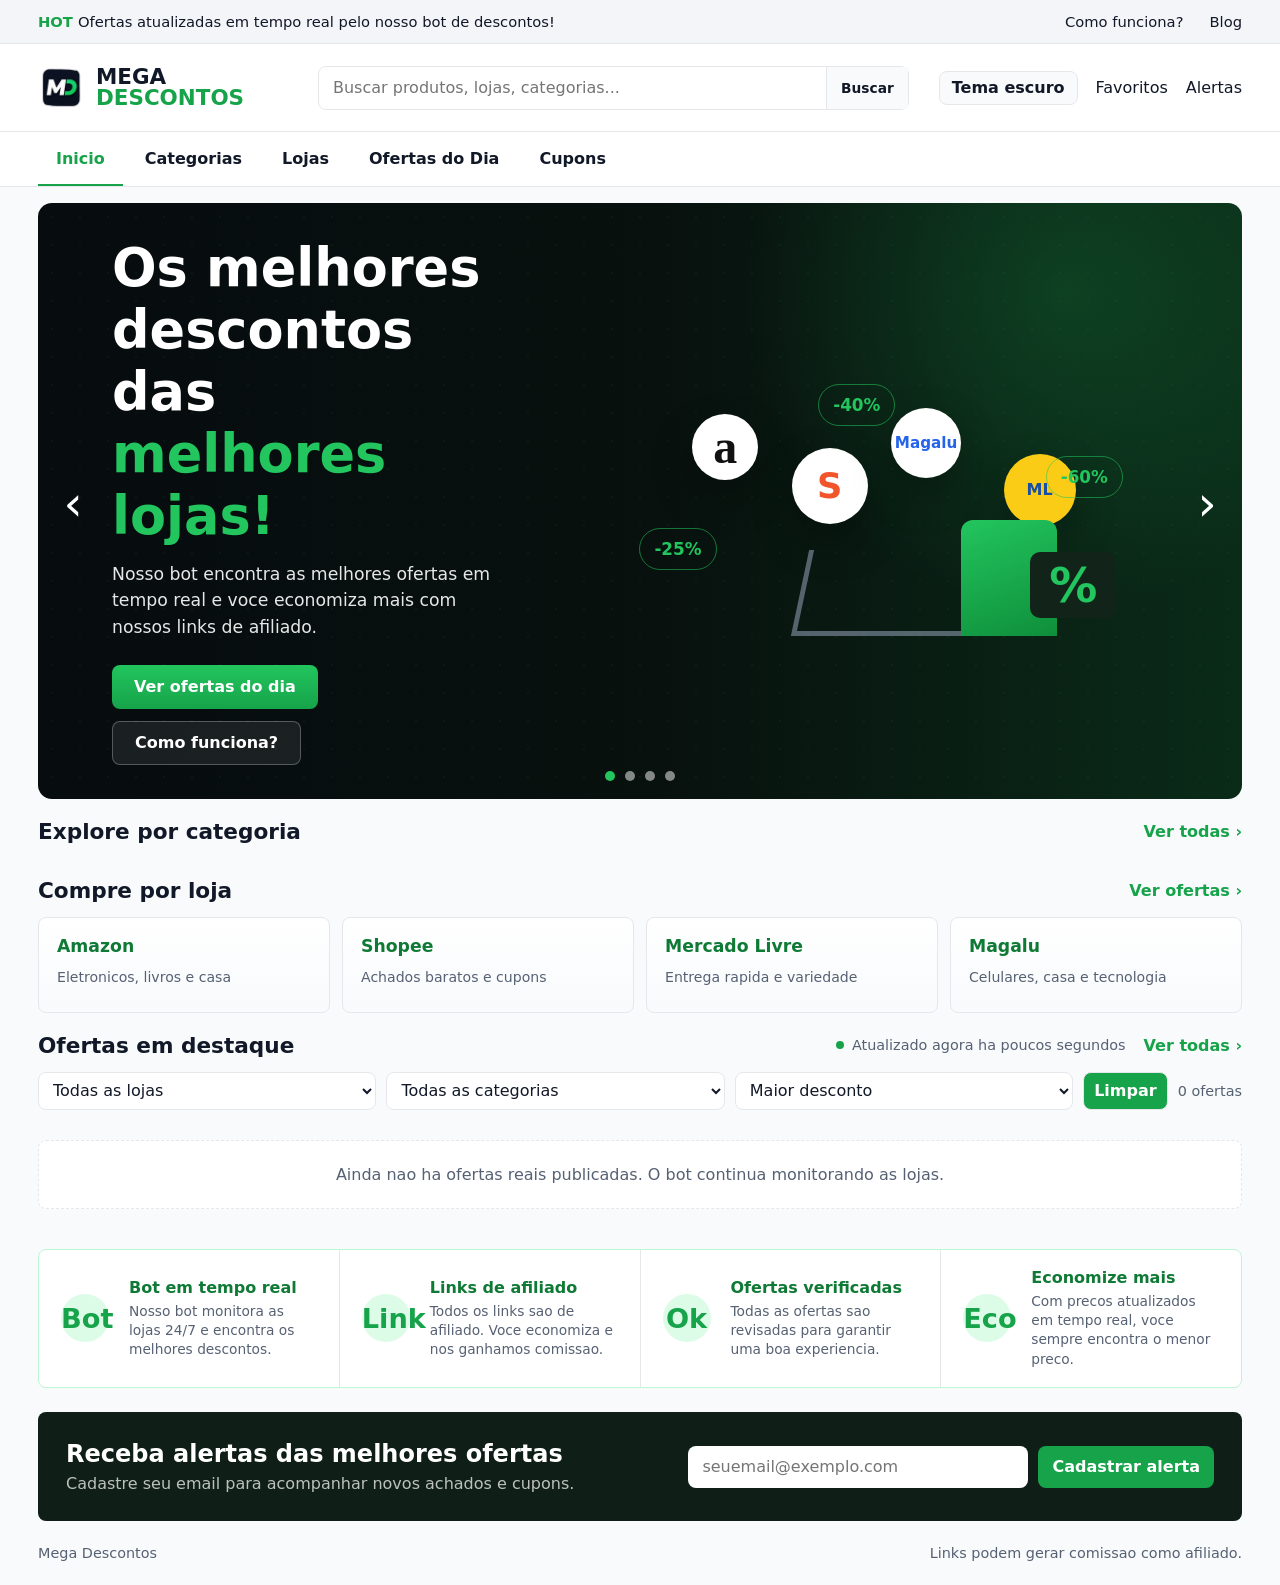
==== Afiliado/frontend/index.html @ 374f6263 "Organize backend and frontend structure" ====
<!doctype html>
<html lang="pt-BR">
  <head>
    <meta charset="utf-8">
    <meta name="viewport" content="width=device-width, initial-scale=1">
    <title>Mega Descontos</title>
    <script src="theme.js"></script>
    <link rel="icon" type="image/x-icon" href="favicon.ico?v=20260620-3">
    <link rel="apple-touch-icon" href="assets/mega-descontos-icon.png">
    <link rel="preconnect" href="https://images.unsplash.com">
    <link rel="stylesheet" href="styles.css">
  </head>
  <body>
    <div class="notice-bar">
      <span class="notice-text">Ofertas atualizadas em tempo real pelo nosso bot de descontos!</span>
      <div class="notice-links">
        <a href="#bot">Como funciona?</a>
        <a href="#blog">Blog</a>
      </div>
    </div>

    <header class="main-header">
      <a class="brand" href="#" aria-label="Mega Descontos">
        <img class="brand-logo" src="assets/mega-descontos-icon.png?v=20260620-4" alt="" aria-hidden="true">
        <span>
          <strong>MEGA</strong>
          <strong>DESCONTOS</strong>
        </span>
      </a>

      <form class="search-panel" id="searchForm">
        <input id="searchInput" type="search" placeholder="Buscar produtos, lojas, categorias...">
        <button type="submit" aria-label="Buscar">Buscar</button>
      </form>

      <div class="header-actions">
        <button class="theme-toggle" type="button" data-theme-toggle>Tema escuro</button>
        <a href="#ofertas" id="favoriteFilterLink">Favoritos</a>
        <a href="#newsletter">Alertas</a>
      </div>
    </header>

    <nav class="nav-tabs" aria-label="Navegacao principal">
      <a class="active" href="#">Inicio</a>
      <a href="#categorias">Categorias</a>
      <a href="#lojas">Lojas</a>
      <a href="#ofertas">Ofertas do Dia</a>
      <a href="#cupons">Cupons</a>
    </nav>

    <main>
      <section class="hero">
        <button class="hero-arrow left" aria-label="Oferta anterior">&lsaquo;</button>
        <div class="hero-copy">
          <h1>Os melhores descontos das <span>melhores lojas!</span></h1>
          <p>Nosso bot encontra as melhores ofertas em tempo real e voce economiza mais com nossos links de afiliado.</p>
          <div class="hero-actions">
            <a class="primary-button" href="#ofertas">Ver ofertas do dia</a>
            <a class="secondary-button" href="#bot">Como funciona?</a>
          </div>
        </div>
        <div class="hero-visual" aria-hidden="true">
          <span class="bubble amazon">a</span>
          <span class="bubble shopee">S</span>
          <span class="bubble magalu">Magalu</span>
          <span class="bubble ml">ML</span>
          <span class="discount-tag tag-one">-40%</span>
          <span class="discount-tag tag-two">-25%</span>
          <span class="discount-tag tag-three">-60%</span>
          <span class="cart-shape"></span>
          <span class="bag-shape"></span>
          <span class="percent-shape">%</span>
        </div>
        <button class="hero-arrow right" aria-label="Proxima oferta">&rsaquo;</button>
        <div class="hero-dots" aria-hidden="true">
          <span class="active"></span>
          <span></span>
          <span></span>
          <span></span>
        </div>
      </section>

      <section class="section" id="categorias">
        <div class="section-heading">
          <h2>Explore por categoria</h2>
          <a href="#categorias">Ver todas &rsaquo;</a>
        </div>
        <div class="category-grid" id="categoryGrid"></div>
      </section>

      <section class="section" id="lojas">
        <div class="section-heading">
          <h2>Compre por loja</h2>
          <a href="#ofertas">Ver ofertas &rsaquo;</a>
        </div>
        <div class="store-grid">
          <button class="store-card" type="button" data-store="Amazon">
            <strong>Amazon</strong>
            <span>Eletronicos, livros e casa</span>
          </button>
          <button class="store-card" type="button" data-store="Shopee">
            <strong>Shopee</strong>
            <span>Achados baratos e cupons</span>
          </button>
          <button class="store-card" type="button" data-store="Mercado Livre">
            <strong>Mercado Livre</strong>
            <span>Entrega rapida e variedade</span>
          </button>
          <button class="store-card" type="button" data-store="Magalu">
            <strong>Magalu</strong>
            <span>Celulares, casa e tecnologia</span>
          </button>
        </div>
      </section>

      <section class="section offers-section" id="ofertas">
        <div class="section-heading offers-heading">
          <h2>Ofertas em destaque</h2>
          <div class="live-status">
            <span></span>
            Atualizado agora ha poucos segundos
          </div>
          <a href="#ofertas">Ver todas &rsaquo;</a>
        </div>

        <div class="filters">
          <select id="storeFilter" aria-label="Filtrar por loja">
            <option value="Todas">Todas as lojas</option>
            <option value="Amazon">Amazon</option>
            <option value="Shopee">Shopee</option>
            <option value="Mercado Livre">Mercado Livre</option>
            <option value="Magalu">Magalu</option>
          </select>
          <select id="categoryFilter" aria-label="Filtrar por categoria">
            <option value="Todas">Todas as categorias</option>
            <option value="Eletronicos">Eletronicos</option>
            <option value="Celulares">Celulares</option>
            <option value="Informatica">Informatica</option>
            <option value="Casa e Cozinha">Casa e Cozinha</option>
            <option value="Ofertas">Ofertas</option>
            <option value="Beleza">Beleza</option>
            <option value="Moda">Moda</option>
            <option value="Esportes">Esportes</option>
            <option value="Livros">Livros</option>
            <option value="Brinquedos">Brinquedos</option>
            <option value="Automotivo">Automotivo</option>
            <option value="Ferramentas">Ferramentas</option>
          </select>
          <select id="sortFilter" aria-label="Ordenar ofertas">
            <option value="discount">Maior desconto</option>
            <option value="price-low">Menor preco</option>
            <option value="price-high">Maior preco</option>
          </select>
          <button id="clearFilters" type="button">Limpar</button>
          <span id="resultsCount">0 ofertas</span>
        </div>

        <div class="offer-grid" id="offerGrid"></div>
        <p class="empty-state" id="emptyState" hidden>Nenhuma oferta encontrada com esses filtros.</p>
        <nav class="offer-pagination" id="offerPagination" aria-label="Paginas de ofertas"></nav>
      </section>

      <section class="trust-strip" id="bot">
        <article>
          <span>Bot</span>
          <div>
            <h3>Bot em tempo real</h3>
            <p>Nosso bot monitora as lojas 24/7 e encontra os melhores descontos.</p>
          </div>
        </article>
        <article>
          <span>Link</span>
          <div>
            <h3>Links de afiliado</h3>
            <p>Todos os links sao de afiliado. Voce economiza e nos ganhamos comissao.</p>
          </div>
        </article>
        <article>
          <span>Ok</span>
          <div>
            <h3>Ofertas verificadas</h3>
            <p>Todas as ofertas sao revisadas para garantir uma boa experiencia.</p>
          </div>
        </article>
        <article>
          <span>Eco</span>
          <div>
            <h3>Economize mais</h3>
            <p>Com precos atualizados em tempo real, voce sempre encontra o menor preco.</p>
          </div>
        </article>
      </section>

      <section class="newsletter" id="newsletter">
        <div>
          <h2>Receba alertas das melhores ofertas</h2>
          <p>Cadastre seu email para acompanhar novos achados e cupons.</p>
        </div>
        <form class="newsletter-form">
          <input type="email" placeholder="seuemail@exemplo.com" aria-label="Email">
          <button type="submit">Cadastrar alerta</button>
        </form>
      </section>
    </main>

    <footer class="footer">
      <span>Mega Descontos</span>
      <span>Links podem gerar comissao como afiliado.</span>
    </footer>

    <script src="data/offers.js"></script>
    <script>window.MegaTheme.init();</script>
    <script src="app.js?v=20260624-pagination-1"></script>
  </body>
</html>
---- Afiliado/frontend/styles.css ----
﻿:root {
  --bg: #f8fafc;
  --card: #ffffff;
  --ink: #111827;
  --muted: #566173;
  --line: #e5e7eb;
  --soft: #f3f5f8;
  --input: #f8fafc;
  --button-soft: #f8fafc;
  --green: #16a34a;
  --green-dark: #0f7a35;
  --green-soft: #dcfce7;
  --dark: #07100d;
  --shadow: 0 14px 34px rgba(15, 23, 42, 0.08);
}

:root[data-theme="dark"] {
  --bg: #0b1117;
  --card: #111827;
  --ink: #f8fafc;
  --muted: #a0aec0;
  --line: #263241;
  --soft: #0f172a;
  --input: #0b1220;
  --button-soft: #172033;
  --green: #22c55e;
  --green-dark: #86efac;
  --green-soft: #0f2f1e;
  --dark: #05070a;
  --shadow: 0 16px 40px rgba(0, 0, 0, 0.36);
}

* {
  box-sizing: border-box;
}

html {
  scroll-behavior: smooth;
}

body {
  margin: 0;
  background: var(--bg);
  color: var(--ink);
  font-family: Inter, ui-sans-serif, system-ui, -apple-system, BlinkMacSystemFont, "Segoe UI", sans-serif;
}

a {
  color: inherit;
  text-decoration: none;
}

button,
input,
select {
  font: inherit;
}

.notice-bar {
  display: flex;
  align-items: center;
  justify-content: space-between;
  min-height: 44px;
  padding: 0 max(38px, calc((100vw - 1440px) / 2 + 38px));
  border-bottom: 1px solid var(--line);
  background: var(--soft);
  color: var(--ink);
  font-size: 0.92rem;
}

.notice-text::before {
  content: "HOT ";
  color: var(--green);
  font-weight: 900;
}

.notice-links,
.header-actions,
.nav-tabs {
  display: flex;
  align-items: center;
}

.notice-links {
  gap: 26px;
}

.signup-link {
  border-radius: 6px;
  background: var(--green);
  color: #fff;
  font-weight: 800;
  padding: 9px 15px;
}

.main-header {
  display: grid;
  grid-template-columns: 250px minmax(260px, 660px) auto;
  gap: 30px;
  align-items: center;
  min-height: 88px;
  padding: 0 max(38px, calc((100vw - 1440px) / 2 + 38px));
  border-bottom: 1px solid var(--line);
  background: var(--card);
}

.brand {
  display: inline-flex;
  align-items: center;
  gap: 12px;
  width: max-content;
}

.brand-logo,
.brand-icon {
  width: 52px;
  height: 52px;
  display: block;
  flex: 0 0 52px;
  object-fit: contain;
}

.brand strong {
  display: block;
  color: var(--ink);
  font-size: 1.34rem;
  line-height: 0.95;
}

.brand strong:last-child {
  color: var(--green);
}

.search-panel {
  display: grid;
  grid-template-columns: 1fr auto;
  min-height: 44px;
  border: 1px solid var(--line);
  border-radius: 8px;
  background: var(--card);
}

.search-panel input {
  min-width: 0;
  border: 0;
  background: transparent;
  color: var(--ink);
  outline: none;
  padding: 0 14px;
}

.search-panel button {
  border: 0;
  border-left: 1px solid var(--line);
  background: var(--button-soft);
  color: var(--ink);
  cursor: pointer;
  font-size: 0.86rem;
  font-weight: 900;
  padding: 0 14px;
}

.theme-toggle {
  min-height: 34px;
  border: 1px solid var(--line);
  border-radius: 8px;
  background: var(--button-soft);
  color: var(--ink);
  cursor: pointer;
  font-weight: 900;
  padding: 0 12px;
}

.header-actions {
  justify-content: end;
  gap: 18px;
  color: var(--ink);
  white-space: nowrap;
}

.nav-tabs {
  gap: 4px;
  min-height: 54px;
  padding: 0 max(38px, calc((100vw - 1440px) / 2 + 38px));
  border-bottom: 1px solid var(--line);
  background: var(--card);
}

.nav-tabs a {
  display: inline-flex;
  align-items: center;
  height: 54px;
  padding: 0 18px;
  border-bottom: 2px solid transparent;
  font-weight: 700;
}

.nav-tabs a.active {
  border-color: var(--green);
  color: var(--green);
}

main {
  width: min(1460px, calc(100% - 76px));
  margin: 0 auto;
}

.hero {
  position: relative;
  display: grid;
  grid-template-columns: minmax(360px, 0.9fr) 1.1fr;
  align-items: center;
  min-height: 270px;
  margin-top: 16px;
  overflow: hidden;
  border-radius: 14px;
  background:
    radial-gradient(circle at 85% 15%, rgba(34, 197, 94, 0.18), transparent 28%),
    linear-gradient(90deg, #070c0f 0%, #08110e 52%, #0a2b18 100%);
  color: #fff;
}

.hero::after {
  content: "";
  position: absolute;
  inset: 0;
  background-image: radial-gradient(rgba(34, 197, 94, 0.22) 1px, transparent 1px);
  background-size: 28px 28px;
  opacity: 0.26;
  pointer-events: none;
}

.hero-copy {
  position: relative;
  z-index: 1;
  padding: 34px 74px;
}

.hero h1 {
  max-width: 620px;
  margin: 0;
  font-size: clamp(2rem, 4.1vw, 3.55rem);
  line-height: 1.18;
  letter-spacing: 0;
}

.hero h1 span {
  color: #22c55e;
}

.hero p {
  max-width: 520px;
  margin: 14px 0 0;
  color: rgba(255, 255, 255, 0.9);
  font-size: 1.08rem;
  line-height: 1.55;
}

.hero-actions {
  display: flex;
  flex-wrap: wrap;
  gap: 12px;
  margin-top: 24px;
}

.primary-button,
.secondary-button {
  display: inline-flex;
  align-items: center;
  justify-content: center;
  min-height: 44px;
  border-radius: 8px;
  font-weight: 900;
  padding: 0 22px;
}

.primary-button {
  background: linear-gradient(180deg, #22c55e, #16a34a);
}

.secondary-button {
  border: 1px solid rgba(255, 255, 255, 0.26);
  background: rgba(255, 255, 255, 0.08);
}

.hero-visual {
  position: relative;
  z-index: 1;
  min-height: 270px;
}

.bubble,
.discount-tag,
.cart-shape,
.bag-shape,
.percent-shape {
  position: absolute;
  display: grid;
  place-items: center;
}

.bubble {
  border-radius: 999px;
  background: #fff;
  box-shadow: 0 18px 42px rgba(0, 0, 0, 0.28);
  font-weight: 900;
}

.amazon {
  top: 48px;
  left: 17%;
  width: 66px;
  height: 66px;
  color: #111;
  font-family: Georgia, serif;
  font-size: 3rem;
}

.shopee {
  top: 82px;
  left: 32%;
  width: 76px;
  height: 76px;
  color: #f2552c;
  font-size: 2.2rem;
}

.magalu {
  top: 42px;
  left: 47%;
  width: 70px;
  height: 70px;
  color: #2563eb;
  font-size: 0.95rem;
}

.ml {
  top: 88px;
  left: 64%;
  width: 72px;
  height: 72px;
  background: #facc15;
  color: #174ea6;
}

.discount-tag {
  border: 1px solid rgba(34, 197, 94, 0.55);
  border-radius: 999px;
  color: #22c55e;
  font-size: 1.05rem;
  font-weight: 900;
  padding: 10px 14px;
}

.tag-one {
  top: 18px;
  left: 36%;
}

.tag-two {
  top: 162px;
  left: 9%;
}

.tag-three {
  top: 90px;
  right: 18%;
}

.cart-shape {
  right: 38%;
  bottom: 0;
  width: 190px;
  height: 86px;
  border: 5px solid rgba(148, 163, 184, 0.55);
  border-top: 0;
  transform: skewX(-12deg);
}

.bag-shape {
  right: 28%;
  bottom: 0;
  width: 96px;
  height: 116px;
  border-radius: 12px 12px 0 0;
  background: linear-gradient(160deg, #22c55e, #0f8f3b);
}

.percent-shape {
  right: 19%;
  bottom: 18px;
  width: 86px;
  height: 66px;
  border-radius: 10px;
  background: #12231a;
  color: #22c55e;
  font-size: 3rem;
  font-weight: 900;
}

.hero-arrow {
  position: absolute;
  z-index: 2;
  top: 50%;
  width: 34px;
  height: 54px;
  border: 0;
  background: transparent;
  color: #fff;
  cursor: pointer;
  font-size: 3rem;
  transform: translateY(-50%);
}

.hero-arrow.left {
  left: 18px;
}

.hero-arrow.right {
  right: 18px;
}

.hero-dots {
  position: absolute;
  z-index: 2;
  bottom: 18px;
  left: 50%;
  display: flex;
  gap: 10px;
  transform: translateX(-50%);
}

.hero-dots span {
  width: 10px;
  height: 10px;
  border-radius: 999px;
  background: rgba(255, 255, 255, 0.5);
}

.hero-dots .active {
  background: #22c55e;
}

.section {
  margin-top: 20px;
}

.section-heading {
  display: grid;
  grid-template-columns: 1fr auto;
  gap: 18px;
  align-items: center;
  margin-bottom: 14px;
}

.section-heading h2 {
  margin: 0;
  font-size: 1.35rem;
}

.section-heading a {
  color: var(--green);
  font-weight: 800;
}

.category-grid {
  display: grid;
  grid-template-columns: repeat(12, minmax(0, 1fr));
  gap: 10px;
}

.category-card {
  display: grid;
  place-items: center;
  min-height: 96px;
  border: 1px solid var(--line);
  border-radius: 8px;
  background: var(--card);
  color: var(--ink);
  cursor: pointer;
  padding: 12px 8px;
  text-align: center;
  transition: transform 160ms ease, border-color 160ms ease, box-shadow 160ms ease;
}

.category-card:hover {
  border-color: #bbf7d0;
  box-shadow: var(--shadow);
  transform: translateY(-3px);
}

.category-icon {
  display: grid;
  place-items: center;
  width: 46px;
  height: 46px;
  margin-bottom: 8px;
  border-radius: 50%;
  background: rgba(34, 197, 94, 0.1);
  font-family: "Segoe UI Emoji", "Apple Color Emoji", sans-serif;
  font-size: 1.8rem;
  line-height: 1;
}

.category-card strong {
  font-size: 0.82rem;
  font-weight: 700;
}

.store-grid {
  display: grid;
  grid-template-columns: repeat(4, minmax(0, 1fr));
  gap: 12px;
}

.store-card {
  display: grid;
  gap: 6px;
  min-height: 96px;
  border: 1px solid var(--line);
  border-radius: 8px;
  background: linear-gradient(180deg, var(--card), var(--input));
  color: var(--ink);
  cursor: pointer;
  padding: 18px;
  text-align: left;
}

.store-card:hover {
  border-color: #bbf7d0;
  box-shadow: var(--shadow);
}

.store-card strong {
  color: var(--green-dark);
  font-size: 1.08rem;
}

.store-card span {
  color: var(--muted);
  font-size: 0.88rem;
  line-height: 1.35;
}

.offers-heading {
  grid-template-columns: 1fr auto auto;
}

.live-status {
  display: inline-flex;
  align-items: center;
  gap: 8px;
  color: var(--muted);
  font-size: 0.9rem;
}

.live-status span {
  width: 8px;
  height: 8px;
  border-radius: 999px;
  background: var(--green);
}

.filters {
  display: grid;
  grid-template-columns: repeat(3, minmax(150px, 1fr)) auto auto;
  gap: 10px;
  align-items: center;
  margin-bottom: 14px;
}

.filters select,
.filters button {
  min-height: 38px;
  border: 1px solid var(--line);
  border-radius: 8px;
  background: var(--card);
  color: var(--ink);
  padding: 0 10px;
}

.filters button {
  background: var(--green);
  color: #fff;
  cursor: pointer;
  font-weight: 800;
}

#resultsCount {
  color: var(--muted);
  font-size: 0.9rem;
  text-align: right;
}

.offer-grid {
  display: grid;
  grid-template-columns: repeat(5, minmax(0, 1fr));
  gap: 16px;
}

.offer-pagination {
  display: flex;
  align-items: center;
  justify-content: center;
  flex-wrap: wrap;
  gap: 8px;
  margin-top: 24px;
}

.offer-pagination button {
  min-width: 40px;
  min-height: 40px;
  border: 1px solid var(--line);
  border-radius: 6px;
  background: var(--card);
  color: var(--ink);
  cursor: pointer;
  font-weight: 800;
  padding: 0 12px;
}

.offer-pagination button.active {
  border-color: var(--green);
  background: var(--green);
  color: #fff;
}

.offer-pagination button:disabled {
  cursor: not-allowed;
  opacity: 0.45;
}

.offer-pagination span {
  color: var(--muted);
}

.offer-card {
  position: relative;
  overflow: hidden;
  border: 1px solid var(--line);
  border-radius: 8px;
  background: var(--card);
  box-shadow: 0 1px 0 rgba(15, 23, 42, 0.02);
}

.offer-card:hover {
  border-color: #bbf7d0;
  box-shadow: var(--shadow);
}

.discount-pill {
  position: absolute;
  top: 12px;
  left: 12px;
  border-radius: 6px;
  background: var(--green);
  color: #fff;
  font-size: 0.8rem;
  font-weight: 900;
  padding: 5px 8px;
}

.favorite-button {
  position: absolute;
  top: 12px;
  right: 12px;
  display: grid;
  min-width: 62px;
  height: 28px;
  place-items: center;
  border: 0;
  border-radius: 999px;
  background: var(--card);
  color: #64748b;
  font-size: 0.72rem;
  font-weight: 900;
  padding: 0 9px;
  box-shadow: 0 4px 16px rgba(15, 23, 42, 0.12);
  cursor: pointer;
}

.favorite-button.active {
  background: var(--green);
  color: #fff;
}

.offer-card img {
  display: block;
  width: 100%;
  aspect-ratio: 1.1 / 1;
  object-fit: cover;
  background: var(--input);
}

.offer-image-link {
  display: block;
}

.offer-title-link {
  color: inherit;
  text-decoration: none;
}

.product-header {
  display: flex;
  align-items: center;
  justify-content: space-between;
  min-height: 86px;
  padding: 16px max(24px, calc((100vw - 1180px) / 2 + 24px));
  border-bottom: 1px solid var(--line);
  background: var(--card);
}

.product-nav {
  display: flex;
  align-items: center;
  gap: 12px;
}

.product-nav a,
.product-nav button {
  min-height: 40px;
  border: 1px solid var(--line);
  border-radius: 8px;
  background: var(--card);
  color: var(--ink);
  padding: 0 14px;
  font-weight: 800;
}

.product-page {
  width: min(1180px, calc(100% - 32px));
  margin: 24px auto 60px;
}

.product-breadcrumb {
  display: flex;
  gap: 8px;
  margin-bottom: 18px;
  color: var(--muted);
  font-size: 0.9rem;
}

.product-breadcrumb a {
  color: var(--green-dark);
}

.product-detail {
  display: grid;
  grid-template-columns: minmax(320px, 0.9fr) minmax(360px, 1fr);
  gap: 44px;
  align-items: start;
}

.product-gallery {
  position: relative;
  border: 1px solid var(--line);
  border-radius: 8px;
  background: var(--card);
  padding: 28px;
}

.product-gallery img {
  display: block;
  width: 100%;
  aspect-ratio: 1 / 1;
  object-fit: contain;
}

.product-discount {
  position: absolute;
  top: 18px;
  left: 18px;
  border-radius: 6px;
  background: var(--green);
  color: #fff;
  padding: 7px 10px;
  font-weight: 900;
}

.product-info {
  padding-top: 12px;
}

.product-store {
  color: var(--green-dark);
  font-weight: 900;
}

.product-info h1 {
  margin: 10px 0;
  font-size: clamp(1.8rem, 4vw, 2.8rem);
  line-height: 1.12;
}

.product-category,
.product-expiration,
.affiliate-notice {
  color: var(--muted);
}

.product-price {
  display: flex;
  align-items: baseline;
  gap: 12px;
  margin-top: 28px;
}

.product-price span {
  color: var(--green);
  font-size: 2.2rem;
  font-weight: 900;
}

.product-price del {
  color: var(--muted);
}

.product-saving {
  color: var(--green-dark);
  font-weight: 800;
}

.product-quality {
  display: flex;
  gap: 10px;
  margin: 20px 0;
}

.product-quality span {
  border: 1px solid var(--line);
  border-radius: 6px;
  background: var(--input);
  padding: 8px 10px;
}

.product-buy-button {
  display: grid;
  min-height: 52px;
  margin-top: 24px;
  place-items: center;
  border-radius: 6px;
  background: var(--green);
  color: #fff;
  font-size: 1rem;
  font-weight: 900;
}

.affiliate-notice {
  font-size: 0.82rem;
  line-height: 1.5;
}

.product-loading,
.product-not-found {
  grid-column: 1 / -1;
  border: 1px solid var(--line);
  border-radius: 8px;
  background: var(--card);
  padding: 48px;
  text-align: center;
}

@media (max-width: 800px) {
  .product-header,
  .product-nav {
    align-items: flex-start;
    flex-direction: column;
  }

  .product-detail {
    grid-template-columns: 1fr;
    gap: 22px;
  }
}

.offer-body {
  display: grid;
  gap: 6px;
  padding: 0 12px 12px;
}

.offer-card h3 {
  min-height: 40px;
  margin: 0;
  color: var(--ink);
  font-size: 0.9rem;
  font-weight: 500;
  line-height: 1.35;
}

.store-name {
  min-height: 18px;
  color: var(--ink);
  font-size: 0.86rem;
  font-weight: 900;
}

.current-price {
  color: var(--green);
  font-size: 1.1rem;
  font-weight: 900;
}

.old-price {
  margin-left: 6px;
  color: #8a94a6;
  font-size: 0.78rem;
  text-decoration: line-through;
}

.offer-body > a:last-child {
  display: inline-flex;
  align-items: center;
  justify-content: center;
  min-height: 30px;
  margin-top: 4px;
  border-radius: 5px;
  background: linear-gradient(180deg, #67d082, #36b65d);
  color: #fff;
  font-size: 0.82rem;
  font-weight: 900;
}

.empty-state {
  border: 1px dashed var(--line);
  border-radius: 8px;
  background: var(--card);
  color: var(--muted);
  padding: 24px;
  text-align: center;
}

.trust-strip {
  display: grid;
  grid-template-columns: repeat(4, 1fr);
  gap: 1px;
  margin-top: 16px;
  overflow: hidden;
  border: 1px solid #bbf7d0;
  border-radius: 8px;
  background: var(--line);
}

.trust-strip article {
  display: grid;
  grid-template-columns: 54px 1fr;
  gap: 14px;
  align-items: center;
  min-height: 100px;
  background: var(--card);
  padding: 18px 22px;
}

.trust-strip article > span {
  display: grid;
  width: 48px;
  height: 48px;
  place-items: center;
  border-radius: 999px;
  background: var(--green-soft);
  color: var(--green);
  font-size: 1.7rem;
  font-weight: 900;
}

.trust-strip h3 {
  margin: 0 0 5px;
  color: var(--green-dark);
  font-size: 1rem;
}

.trust-strip p {
  margin: 0;
  color: var(--muted);
  font-size: 0.86rem;
  line-height: 1.4;
}

.newsletter {
  display: flex;
  align-items: center;
  justify-content: space-between;
  gap: 22px;
  margin-top: 24px;
  border-radius: 8px;
  background: #0f1f18;
  color: #fff;
  padding: 28px;
}

.newsletter h2,
.newsletter p {
  margin: 0;
}

.newsletter p {
  margin-top: 6px;
  color: rgba(255, 255, 255, 0.72);
}

.newsletter-form {
  display: grid;
  grid-template-columns: minmax(220px, 340px) auto;
  gap: 10px;
}

.newsletter-form input,
.newsletter-form button {
  min-height: 42px;
  border: 0;
  border-radius: 8px;
  padding: 0 14px;
}

.newsletter-form button {
  background: var(--green);
  color: #fff;
  cursor: pointer;
  font-weight: 900;
}

.footer {
  display: flex;
  justify-content: space-between;
  gap: 20px;
  width: min(1460px, calc(100% - 76px));
  margin: 0 auto;
  padding: 24px 0;
  color: var(--muted);
  font-size: 0.9rem;
}

@media (max-width: 1180px) {
  .main-header {
    grid-template-columns: 220px 1fr;
  }

  .header-actions {
    grid-column: 1 / -1;
    justify-content: flex-start;
  }

  .category-grid {
    grid-template-columns: repeat(4, minmax(0, 1fr));
  }

  .trust-strip {
    grid-template-columns: repeat(2, 1fr);
  }
}

@media (max-width: 760px) {
  .notice-bar,
  .main-header,
  .nav-tabs {
    padding-left: 16px;
    padding-right: 16px;
  }

  .notice-bar,
  .main-header,
  .newsletter,
  .footer {
    align-items: flex-start;
    flex-direction: column;
  }

  .notice-links {
    display: none;
  }

  .main-header {
    display: flex;
    gap: 16px;
    padding-top: 18px;
    padding-bottom: 18px;
  }

  .search-panel {
    width: 100%;
  }

  .header-actions {
    gap: 18px;
  }

  .nav-tabs {
    overflow-x: auto;
    justify-content: flex-start;
  }

  .nav-tabs a {
    white-space: nowrap;
  }

  main,
  .footer {
    width: min(100% - 24px, 1460px);
  }

  .hero {
    grid-template-columns: 1fr;
    min-height: auto;
  }

  .hero-copy {
    padding: 38px 42px 72px;
  }

  .hero-visual {
    display: none;
  }

  .hero-arrow {
    width: 28px;
  }

  .category-grid {
    grid-template-columns: repeat(3, minmax(0, 1fr));
  }

  .store-grid {
    grid-template-columns: repeat(2, minmax(0, 1fr));
  }

  .offers-heading,
  .filters,
  .section-heading {
    grid-template-columns: 1fr;
  }

  #resultsCount {
    text-align: left;
  }

  .offer-grid {
    grid-template-columns: repeat(2, minmax(0, 1fr));
    gap: 10px;
  }

  .trust-strip,
  .newsletter-form {
    grid-template-columns: 1fr;
  }
}
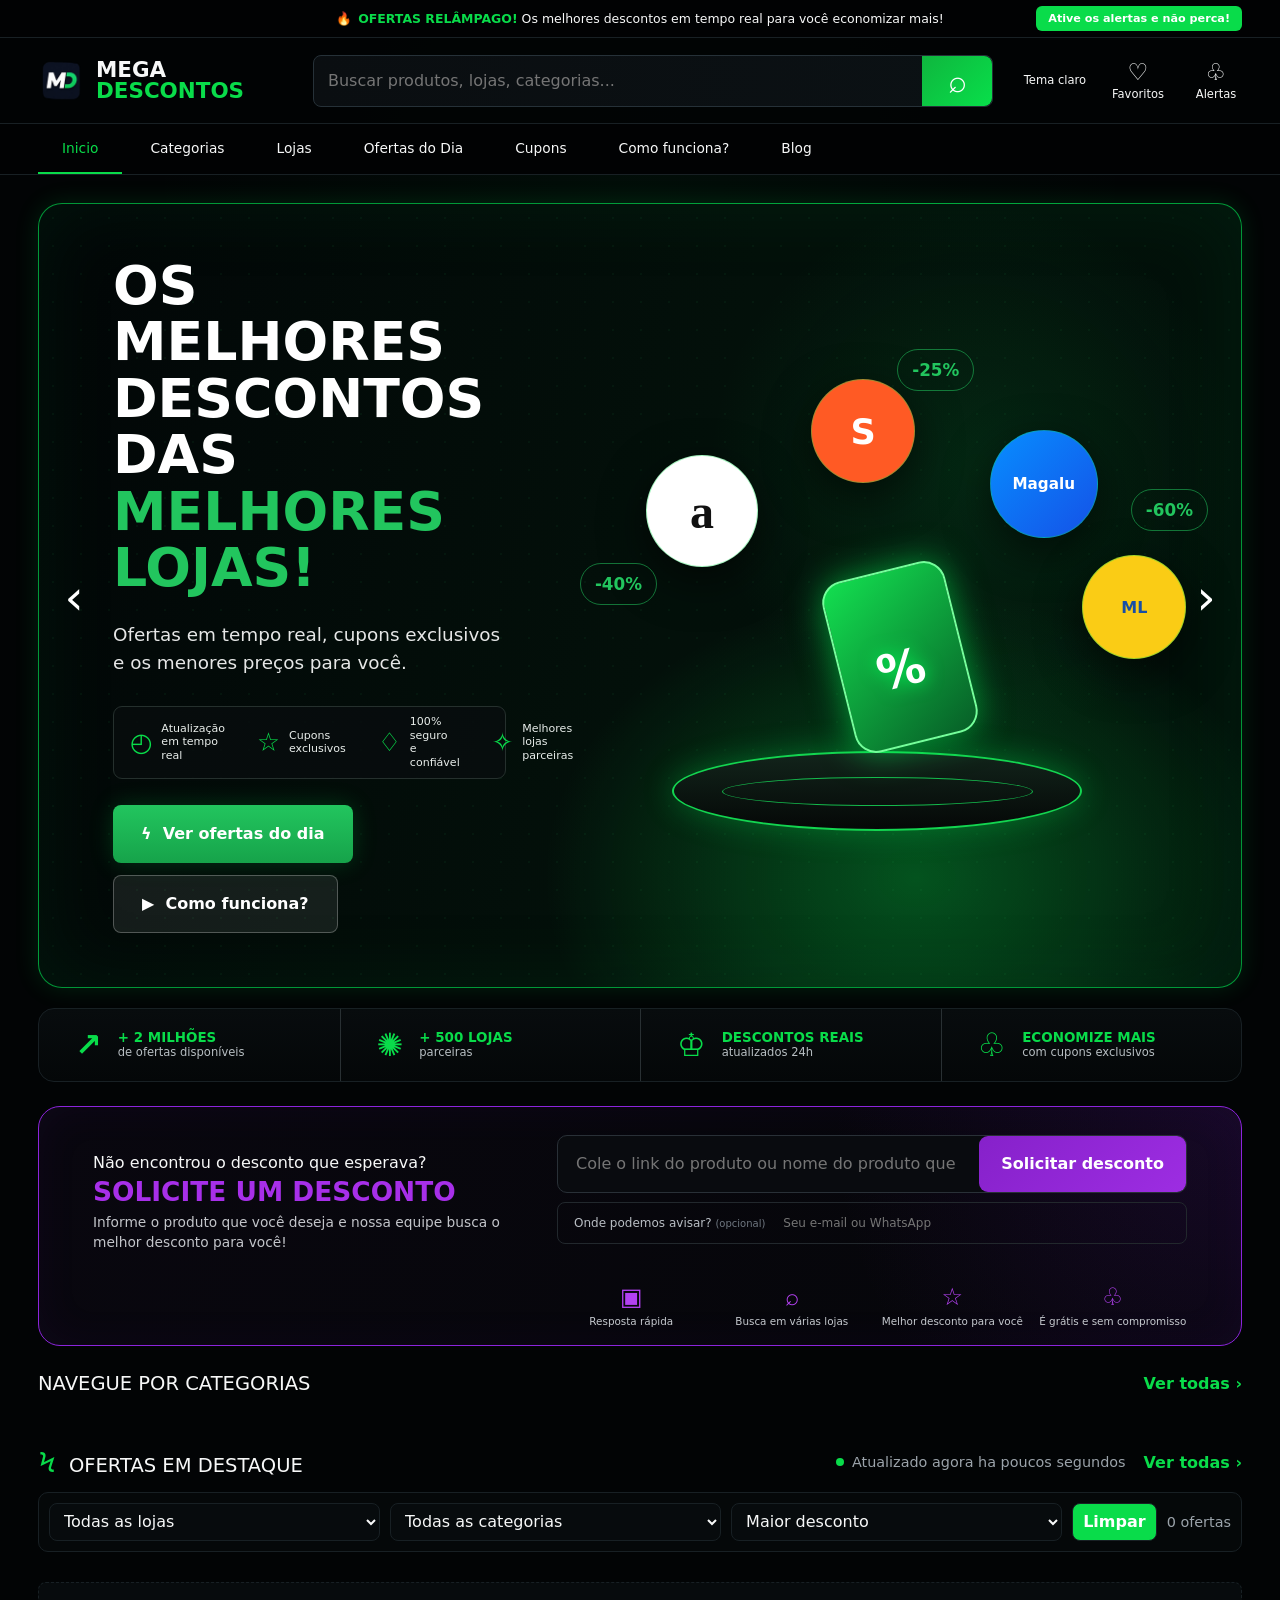
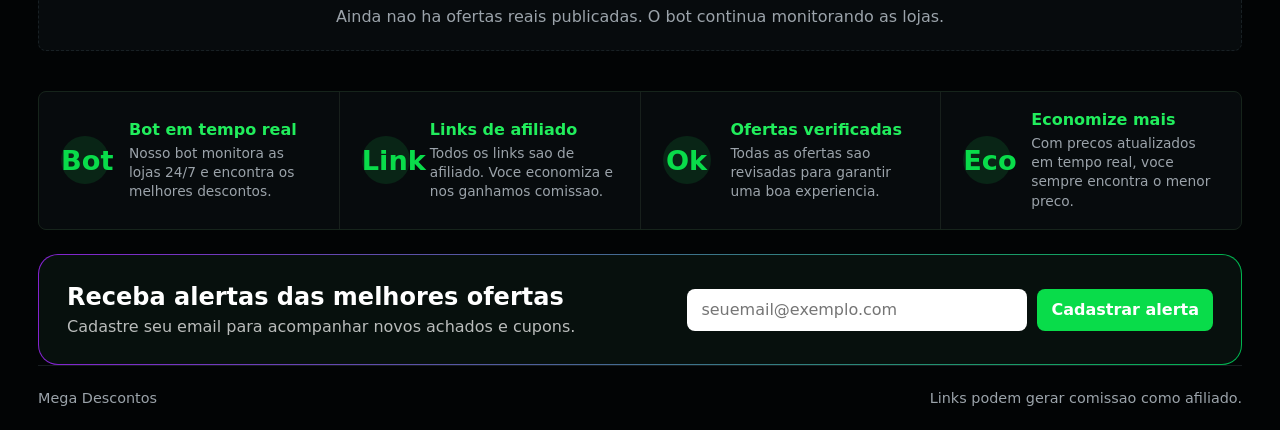
==== commit 9af57ad7: "Atualiza interface e solicitações de desconto Implementa a nova identidade visual da home e adiciona" ====
--- a/Afiliado/frontend/index.html
+++ b/Afiliado/frontend/index.html
@@ -8,14 +8,13 @@
     <link rel="icon" type="image/x-icon" href="favicon.ico?v=20260620-3">
     <link rel="apple-touch-icon" href="assets/mega-descontos-icon.png">
     <link rel="preconnect" href="https://images.unsplash.com">
-    <link rel="stylesheet" href="styles.css">
+    <link rel="stylesheet" href="styles.css?v=20260705-neon-request-1">
   </head>
   <body>
     <div class="notice-bar">
-      <span class="notice-text">Ofertas atualizadas em tempo real pelo nosso bot de descontos!</span>
+      <span class="notice-text"><strong>OFERTAS RELÂMPAGO!</strong> Os melhores descontos em tempo real para você economizar mais!</span>
       <div class="notice-links">
-        <a href="#bot">Como funciona?</a>
-        <a href="#blog">Blog</a>
+        <a class="signup-link" href="#newsletter">Ative os alertas e não perca!</a>
       </div>
     </div>
 
@@ -34,9 +33,9 @@
       </form>
 
       <div class="header-actions">
-        <button class="theme-toggle" type="button" data-theme-toggle>Tema escuro</button>
-        <a href="#ofertas" id="favoriteFilterLink">Favoritos</a>
-        <a href="#newsletter">Alertas</a>
+        <button class="theme-toggle header-action" type="button" data-theme-toggle><span>◐</span>Tema</button>
+        <a class="header-action" href="#ofertas" id="favoriteFilterLink"><span>♡</span>Favoritos</a>
+        <a class="header-action" href="#newsletter"><span>♧</span>Alertas</a>
       </div>
     </header>
 
@@ -46,6 +45,8 @@
       <a href="#lojas">Lojas</a>
       <a href="#ofertas">Ofertas do Dia</a>
       <a href="#cupons">Cupons</a>
+      <a href="#bot">Como funciona?</a>
+      <a href="#newsletter">Blog</a>
     </nav>
 
     <main>
@@ -53,10 +54,16 @@
         <button class="hero-arrow left" aria-label="Oferta anterior">&lsaquo;</button>
         <div class="hero-copy">
           <h1>Os melhores descontos das <span>melhores lojas!</span></h1>
-          <p>Nosso bot encontra as melhores ofertas em tempo real e voce economiza mais com nossos links de afiliado.</p>
+          <p>Ofertas em tempo real, cupons exclusivos e os menores preços para você.</p>
+          <div class="hero-benefits" aria-label="Benefícios">
+            <span>◴ <small>Atualização<br>em tempo real</small></span>
+            <span>☆ <small>Cupons<br>exclusivos</small></span>
+            <span>♢ <small>100% seguro<br>e confiável</small></span>
+            <span>✧ <small>Melhores<br>lojas parceiras</small></span>
+          </div>
           <div class="hero-actions">
-            <a class="primary-button" href="#ofertas">Ver ofertas do dia</a>
-            <a class="secondary-button" href="#bot">Como funciona?</a>
+            <a class="primary-button" href="#ofertas">ϟ&nbsp; Ver ofertas do dia</a>
+            <a class="secondary-button" href="#bot">▶&nbsp; Como funciona?</a>
           </div>
         </div>
         <div class="hero-visual" aria-hidden="true">
@@ -80,15 +87,48 @@
         </div>
       </section>
 
+      <section class="metrics-strip" aria-label="Números do Mega Descontos">
+        <article><strong>↗</strong><span><b>+ 2 MILHÕES</b> de ofertas disponíveis</span></article>
+        <article><strong>✺</strong><span><b>+ 500 LOJAS</b> parceiras</span></article>
+        <article><strong>♔</strong><span><b>DESCONTOS REAIS</b> atualizados 24h</span></article>
+        <article><strong>♧</strong><span><b>ECONOMIZE MAIS</b> com cupons exclusivos</span></article>
+      </section>
+
+      <section class="discount-request" id="solicitar-desconto">
+        <div class="request-intro">
+          <p>Não encontrou o desconto que esperava?</p>
+          <h2>Solicite um desconto</h2>
+          <span>Informe o produto que você deseja e nossa equipe busca o melhor desconto para você!</span>
+        </div>
+        <form class="discount-request-form" id="discountRequestForm">
+          <div class="request-fields">
+            <label class="sr-only" for="discountProduct">Produto ou link</label>
+            <input id="discountProduct" name="product" required minlength="3" maxlength="500" placeholder="Cole o link do produto ou nome do produto que deseja...">
+            <button type="submit">Solicitar desconto</button>
+          </div>
+          <label class="contact-field" for="discountContact">
+            <span>Onde podemos avisar? <small>(opcional)</small></span>
+            <input id="discountContact" name="contact" maxlength="180" placeholder="Seu e-mail ou WhatsApp">
+          </label>
+          <p class="request-feedback" id="discountRequestFeedback" role="status" aria-live="polite"></p>
+        </form>
+        <div class="request-benefits">
+          <span>▣<small>Resposta rápida</small></span>
+          <span>⌕<small>Busca em várias lojas</small></span>
+          <span>☆<small>Melhor desconto para você</small></span>
+          <span>♧<small>É grátis e sem compromisso</small></span>
+        </div>
+      </section>
+
       <section class="section" id="categorias">
         <div class="section-heading">
-          <h2>Explore por categoria</h2>
+          <h2>Navegue por categorias</h2>
           <a href="#categorias">Ver todas &rsaquo;</a>
         </div>
         <div class="category-grid" id="categoryGrid"></div>
       </section>
 
-      <section class="section" id="lojas">
+      <section class="section stores-section" id="lojas">
         <div class="section-heading">
           <h2>Compre por loja</h2>
           <a href="#ofertas">Ver ofertas &rsaquo;</a>
@@ -210,6 +250,6 @@
 
     <script src="data/offers.js"></script>
     <script>window.MegaTheme.init();</script>
-    <script src="app.js?v=20260624-pagination-1"></script>
+    <script src="app.js?v=20260705-discount-request-1"></script>
   </body>
 </html>
--- a/Afiliado/frontend/styles.css
+++ b/Afiliado/frontend/styles.css
@@ -658,6 +658,7 @@
   font-size: 0.8rem;
   font-weight: 900;
   padding: 5px 8px;
+  z-index: 2;
 }
 
 .favorite-button {
@@ -677,6 +678,7 @@
   padding: 0 9px;
   box-shadow: 0 4px 16px rgba(15, 23, 42, 0.12);
   cursor: pointer;
+  z-index: 2;
 }
 
 .favorite-button.active {
@@ -687,13 +689,18 @@
 .offer-card img {
   display: block;
   width: 100%;
+  height: 100%;
+  object-fit: contain;
+  object-position: center;
+}
+
+.offer-image-link {
+  display: grid;
   aspect-ratio: 1.1 / 1;
-  object-fit: cover;
-  background: var(--input);
-}
-
-.offer-image-link {
-  display: block;
+  place-items: center;
+  overflow: hidden;
+  background: #fff;
+  padding: 10px;
 }
 
 .offer-title-link {
@@ -1145,3 +1152,707 @@
   }
 }
 
+/* Home 2026 — visual neon inspirado na nova identidade */
+:root[data-theme="dark"] {
+  --bg: #020405;
+  --card: #070b0d;
+  --ink: #f7f8f8;
+  --muted: #9ba3aa;
+  --line: #182024;
+  --soft: #06090a;
+  --input: #090d10;
+  --button-soft: #0b1013;
+  --green: #09dc4a;
+  --green-dark: #21ed5c;
+  --green-soft: #092516;
+  --shadow: 0 18px 45px rgba(0, 0, 0, 0.48);
+}
+
+body {
+  min-width: 320px;
+}
+
+:root[data-theme="dark"] body {
+  background:
+    radial-gradient(circle at 50% 8%, rgba(0, 180, 70, 0.055), transparent 25%),
+    #020405;
+}
+
+.notice-bar {
+  min-height: 38px;
+  justify-content: center;
+  position: relative;
+  background: #010203;
+  font-size: 0.78rem;
+}
+
+.notice-text::before {
+  content: "🔥";
+  margin-right: 6px;
+}
+
+.notice-text strong {
+  color: var(--green);
+}
+
+.notice-links {
+  position: absolute;
+  right: max(38px, calc((100vw - 1440px) / 2 + 38px));
+}
+
+.signup-link {
+  padding: 6px 12px;
+  font-size: 0.7rem;
+}
+
+.main-header {
+  min-height: 86px;
+  grid-template-columns: 245px minmax(360px, 680px) 1fr;
+  background: rgba(2, 4, 5, 0.94);
+}
+
+.search-panel {
+  min-height: 52px;
+  border-color: #263138;
+  background: linear-gradient(90deg, #0a0e11, #0b1114);
+}
+
+.search-panel button {
+  width: 70px;
+  overflow: hidden;
+  color: transparent;
+  border: 0;
+  border-radius: 0 8px 8px 0;
+  background: linear-gradient(135deg, #0fb63e, #08df4a);
+  position: relative;
+}
+
+.search-panel button::after {
+  content: "⌕";
+  position: absolute;
+  inset: 0;
+  display: grid;
+  place-items: center;
+  color: white;
+  font-size: 2rem;
+  font-weight: 400;
+}
+
+.header-actions {
+  gap: 26px;
+}
+
+.header-action {
+  display: grid;
+  min-width: 52px;
+  gap: 3px;
+  justify-items: center;
+  border: 0;
+  background: transparent;
+  color: var(--ink);
+  font-size: 0.72rem;
+  font-weight: 500;
+  padding: 0;
+}
+
+.header-action span {
+  font-size: 1.45rem;
+  line-height: 1;
+}
+
+.theme-toggle {
+  min-height: auto;
+}
+
+.nav-tabs {
+  min-height: 50px;
+  background: #010203;
+}
+
+.nav-tabs a {
+  height: 50px;
+  padding: 0 24px;
+  font-size: 0.86rem;
+  font-weight: 500;
+}
+
+main {
+  width: min(1460px, calc(100% - 76px));
+}
+
+.hero {
+  min-height: 540px;
+  margin-top: 28px;
+  border: 1px solid rgba(0, 237, 84, 0.62);
+  border-radius: 24px;
+  background:
+    radial-gradient(ellipse at 73% 86%, rgba(7, 255, 83, 0.28), transparent 30%),
+    radial-gradient(circle at 78% 34%, rgba(10, 161, 65, 0.16), transparent 25%),
+    linear-gradient(105deg, #020607 0%, #03100a 52%, #02110a 100%);
+  box-shadow:
+    0 0 24px rgba(0, 225, 76, 0.14),
+    inset 0 0 80px rgba(0, 105, 45, 0.14);
+}
+
+.hero-copy {
+  padding: 54px 74px;
+}
+
+.hero h1 {
+  font-size: clamp(2.7rem, 4.2vw, 4.25rem);
+  line-height: 1.05;
+  text-transform: uppercase;
+}
+
+.hero p {
+  max-width: 560px;
+  margin-top: 24px;
+  font-size: 1.15rem;
+}
+
+.hero-benefits {
+  display: flex;
+  align-items: center;
+  margin-top: 28px;
+  border: 1px solid #25302d;
+  border-radius: 9px;
+  background: rgba(8, 13, 14, 0.82);
+}
+
+.hero-benefits > span {
+  display: flex;
+  align-items: center;
+  gap: 9px;
+  min-height: 62px;
+  color: var(--green);
+  font-size: 1.6rem;
+  padding: 8px 16px;
+}
+
+.hero-benefits small {
+  color: #e9eeeb;
+  font-size: 0.69rem;
+  line-height: 1.25;
+}
+
+.hero-actions {
+  margin-top: 26px;
+}
+
+.primary-button,
+.secondary-button {
+  min-height: 58px;
+  padding: 0 28px;
+}
+
+.primary-button {
+  box-shadow: 0 0 24px rgba(0, 226, 74, 0.2);
+}
+
+.hero-visual {
+  min-height: 540px;
+}
+
+.bubble {
+  border: 1px solid rgba(0, 222, 76, 0.35);
+  box-shadow: 0 14px 45px rgba(0, 0, 0, 0.56);
+}
+
+.amazon {
+  top: 130px;
+  left: 10%;
+  width: 112px;
+  height: 112px;
+}
+
+.shopee {
+  top: 54px;
+  left: 35%;
+  width: 104px;
+  height: 104px;
+  color: white;
+  background: #ff5a24;
+}
+
+.magalu {
+  top: 105px;
+  left: 62%;
+  width: 108px;
+  height: 108px;
+  color: white;
+  background: linear-gradient(135deg, #078eff, #1551e7);
+}
+
+.ml {
+  top: 230px;
+  left: 76%;
+  width: 104px;
+  height: 104px;
+}
+
+.tag-one {
+  top: 238px;
+  left: 0;
+}
+
+.tag-two {
+  top: 24px;
+  left: 48%;
+}
+
+.tag-three {
+  top: 164px;
+  right: 5%;
+}
+
+.cart-shape {
+  right: 24%;
+  bottom: 34px;
+  width: 410px;
+  height: 80px;
+  border: 2px solid #13d550;
+  border-radius: 50%;
+  background: linear-gradient(#12241b, #050807);
+  box-shadow: 0 0 32px rgba(0, 255, 88, 0.28);
+  transform: none;
+}
+
+.cart-shape::after {
+  content: "";
+  width: 76%;
+  height: 36%;
+  border: 1px solid rgba(25, 255, 102, 0.7);
+  border-radius: 50%;
+}
+
+.bag-shape {
+  right: 42%;
+  bottom: 120px;
+  width: 126px;
+  height: 176px;
+  border: 2px solid #73ff9a;
+  border-radius: 22px;
+  background: linear-gradient(145deg, #13df50, #075e27);
+  box-shadow: 0 0 35px rgba(0, 255, 88, 0.55);
+  transform: rotate(-14deg);
+}
+
+.percent-shape {
+  right: 45%;
+  bottom: 163px;
+  z-index: 2;
+  background: transparent;
+  color: white;
+  text-shadow: 0 0 18px #00ff58;
+  transform: rotate(-14deg);
+}
+
+.hero-dots {
+  display: none;
+}
+
+.metrics-strip {
+  display: grid;
+  grid-template-columns: repeat(4, 1fr);
+  margin-top: 20px;
+  border: 1px solid var(--line);
+  border-radius: 16px;
+  background: linear-gradient(180deg, #080c0e, #040708);
+}
+
+.metrics-strip article {
+  display: flex;
+  align-items: center;
+  gap: 16px;
+  min-height: 72px;
+  padding: 12px 36px;
+}
+
+.metrics-strip article + article {
+  border-left: 1px solid #293033;
+}
+
+.metrics-strip strong,
+.metrics-strip b {
+  color: var(--green);
+}
+
+.metrics-strip strong {
+  font-size: 2rem;
+}
+
+.metrics-strip span {
+  display: grid;
+  color: #b7bec2;
+  font-size: 0.72rem;
+}
+
+.metrics-strip b {
+  font-size: 0.84rem;
+}
+
+.discount-request {
+  display: grid;
+  grid-template-columns: 0.8fr 1.2fr;
+  gap: 12px 44px;
+  align-items: center;
+  margin-top: 24px;
+  border: 1px solid #8c24dc;
+  border-radius: 22px;
+  background:
+    radial-gradient(circle at 98% 10%, rgba(113, 24, 191, 0.15), transparent 32%),
+    linear-gradient(120deg, #09070f, #050609);
+  box-shadow: inset 0 0 45px rgba(126, 27, 205, 0.06);
+  padding: 28px 54px 18px;
+}
+
+.request-intro p,
+.request-intro h2,
+.request-intro span {
+  margin: 0;
+}
+
+.request-intro p {
+  font-size: 1rem;
+}
+
+.request-intro h2 {
+  margin: 4px 0 6px;
+  color: #a72fe9;
+  font-size: 1.65rem;
+  text-transform: uppercase;
+}
+
+.request-intro span {
+  display: block;
+  max-width: 460px;
+  color: #c3c5ca;
+  font-size: 0.86rem;
+  line-height: 1.45;
+}
+
+.discount-request-form {
+  display: grid;
+  gap: 9px;
+}
+
+.request-fields {
+  display: grid;
+  grid-template-columns: 1fr auto;
+  min-height: 58px;
+  border: 1px solid #293037;
+  border-radius: 10px;
+  background: #090b0f;
+}
+
+.request-fields input,
+.contact-field input {
+  min-width: 0;
+  border: 0;
+  background: transparent;
+  color: var(--ink);
+  outline: none;
+  padding: 0 18px;
+}
+
+.request-fields:focus-within,
+.contact-field:focus-within {
+  border-color: #972bdd;
+  box-shadow: 0 0 0 3px rgba(151, 43, 221, 0.12);
+}
+
+.request-fields button {
+  min-width: 190px;
+  border: 0;
+  border-radius: 9px;
+  background: linear-gradient(135deg, #8621ca, #9d2de2);
+  color: #fff;
+  cursor: pointer;
+  font-weight: 900;
+  padding: 0 22px;
+}
+
+.request-fields button:disabled {
+  cursor: wait;
+  opacity: 0.65;
+}
+
+.contact-field {
+  display: grid;
+  grid-template-columns: auto 1fr;
+  align-items: center;
+  min-height: 42px;
+  border: 1px solid #22282d;
+  border-radius: 8px;
+  color: #b9bec4;
+  font-size: 0.75rem;
+  padding-left: 16px;
+}
+
+.contact-field small {
+  color: #6f7780;
+}
+
+.request-feedback {
+  min-height: 18px;
+  margin: 0;
+  font-size: 0.78rem;
+}
+
+.request-feedback.success {
+  color: #4af57a;
+}
+
+.request-feedback.error {
+  color: #ff7185;
+}
+
+.request-benefits {
+  grid-column: 2;
+  display: grid;
+  grid-template-columns: repeat(4, 1fr);
+  gap: 12px;
+}
+
+.request-benefits span {
+  display: grid;
+  gap: 4px;
+  place-items: center;
+  color: #b341f1;
+  font-size: 1.5rem;
+}
+
+.request-benefits small {
+  color: #c5c9ce;
+  font-size: 0.65rem;
+  text-align: center;
+}
+
+.sr-only {
+  position: absolute;
+  width: 1px;
+  height: 1px;
+  overflow: hidden;
+  clip: rect(0, 0, 0, 0);
+}
+
+.section {
+  margin-top: 26px;
+}
+
+.section-heading h2 {
+  font-size: 1.22rem;
+  font-weight: 500;
+  text-transform: uppercase;
+}
+
+.category-grid {
+  grid-template-columns: repeat(8, minmax(0, 1fr));
+  gap: 12px;
+}
+
+.category-card:nth-child(n + 9) {
+  display: none;
+}
+
+.category-card {
+  min-height: 118px;
+  border-color: #162027;
+  background: linear-gradient(150deg, #080d10, #040708);
+}
+
+.category-icon {
+  background: transparent;
+  color: var(--green);
+  filter: saturate(1.35);
+}
+
+.stores-section {
+  display: none;
+}
+
+.offers-section {
+  margin-top: 38px;
+}
+
+.offers-heading h2::before {
+  content: "ϟ";
+  margin-right: 13px;
+  color: var(--green);
+  font-size: 1.7rem;
+}
+
+.filters {
+  border: 1px solid var(--line);
+  border-radius: 10px;
+  background: #050809;
+  padding: 10px;
+}
+
+.offer-grid {
+  gap: 12px;
+}
+
+.offer-card {
+  border-color: #182126;
+  background: linear-gradient(160deg, #080d10, #050809);
+}
+
+.offer-image-link {
+  background: #f8f8f6;
+}
+
+.discount-pill {
+  background: #0db943;
+}
+
+.trust-strip {
+  border-color: #16241b;
+  background: #18201c;
+}
+
+.newsletter {
+  border: 1px solid transparent;
+  border-radius: 20px;
+  background:
+    linear-gradient(#07100d, #07100d) padding-box,
+    linear-gradient(90deg, #8423d0, #00b64f) border-box;
+}
+
+.footer {
+  border-top: 1px solid #171d20;
+}
+
+@media (max-width: 1180px) {
+  .main-header {
+    grid-template-columns: 220px 1fr;
+  }
+
+  .hero {
+    grid-template-columns: minmax(360px, 1fr) 0.8fr;
+  }
+
+  .hero-copy {
+    padding-left: 54px;
+    padding-right: 20px;
+  }
+
+  .hero-benefits > span:nth-child(4) {
+    display: none;
+  }
+
+  .hero-visual {
+    transform: scale(0.8);
+    transform-origin: center;
+  }
+
+  .metrics-strip article {
+    padding: 12px 18px;
+  }
+
+  .discount-request {
+    padding-left: 30px;
+    padding-right: 30px;
+  }
+}
+
+@media (max-width: 760px) {
+  .notice-bar {
+    align-items: center;
+    min-height: 42px;
+    text-align: center;
+  }
+
+  .notice-text {
+    font-size: 0.66rem;
+  }
+
+  .header-actions {
+    flex-direction: row;
+    align-self: stretch;
+    justify-content: space-around;
+  }
+
+  .nav-tabs {
+    flex-direction: row;
+  }
+
+  .hero {
+    min-height: 490px;
+    border-radius: 16px;
+  }
+
+  .hero-copy {
+    padding: 44px 34px 52px;
+  }
+
+  .hero h1 {
+    font-size: clamp(2.15rem, 11vw, 3rem);
+  }
+
+  .hero-benefits {
+    display: grid;
+    grid-template-columns: repeat(2, 1fr);
+  }
+
+  .hero-benefits > span:nth-child(4) {
+    display: flex;
+  }
+
+  .primary-button,
+  .secondary-button {
+    flex: 1 1 180px;
+  }
+
+  .metrics-strip {
+    grid-template-columns: repeat(2, 1fr);
+  }
+
+  .metrics-strip article + article {
+    border-left: 0;
+  }
+
+  .metrics-strip article:nth-child(even) {
+    border-left: 1px solid #293033;
+  }
+
+  .metrics-strip article:nth-child(n + 3) {
+    border-top: 1px solid #293033;
+  }
+
+  .discount-request {
+    grid-template-columns: 1fr;
+    padding: 26px 20px 20px;
+  }
+
+  .request-fields {
+    grid-template-columns: 1fr;
+  }
+
+  .request-fields input {
+    min-height: 54px;
+  }
+
+  .request-fields button {
+    min-height: 50px;
+  }
+
+  .contact-field {
+    grid-template-columns: 1fr;
+    padding: 9px 14px;
+  }
+
+  .contact-field input {
+    min-height: 36px;
+    padding: 0;
+  }
+
+  .request-benefits {
+    grid-column: 1;
+    grid-template-columns: repeat(2, 1fr);
+  }
+
+  .category-grid {
+    grid-template-columns: repeat(2, minmax(0, 1fr));
+  }
+}
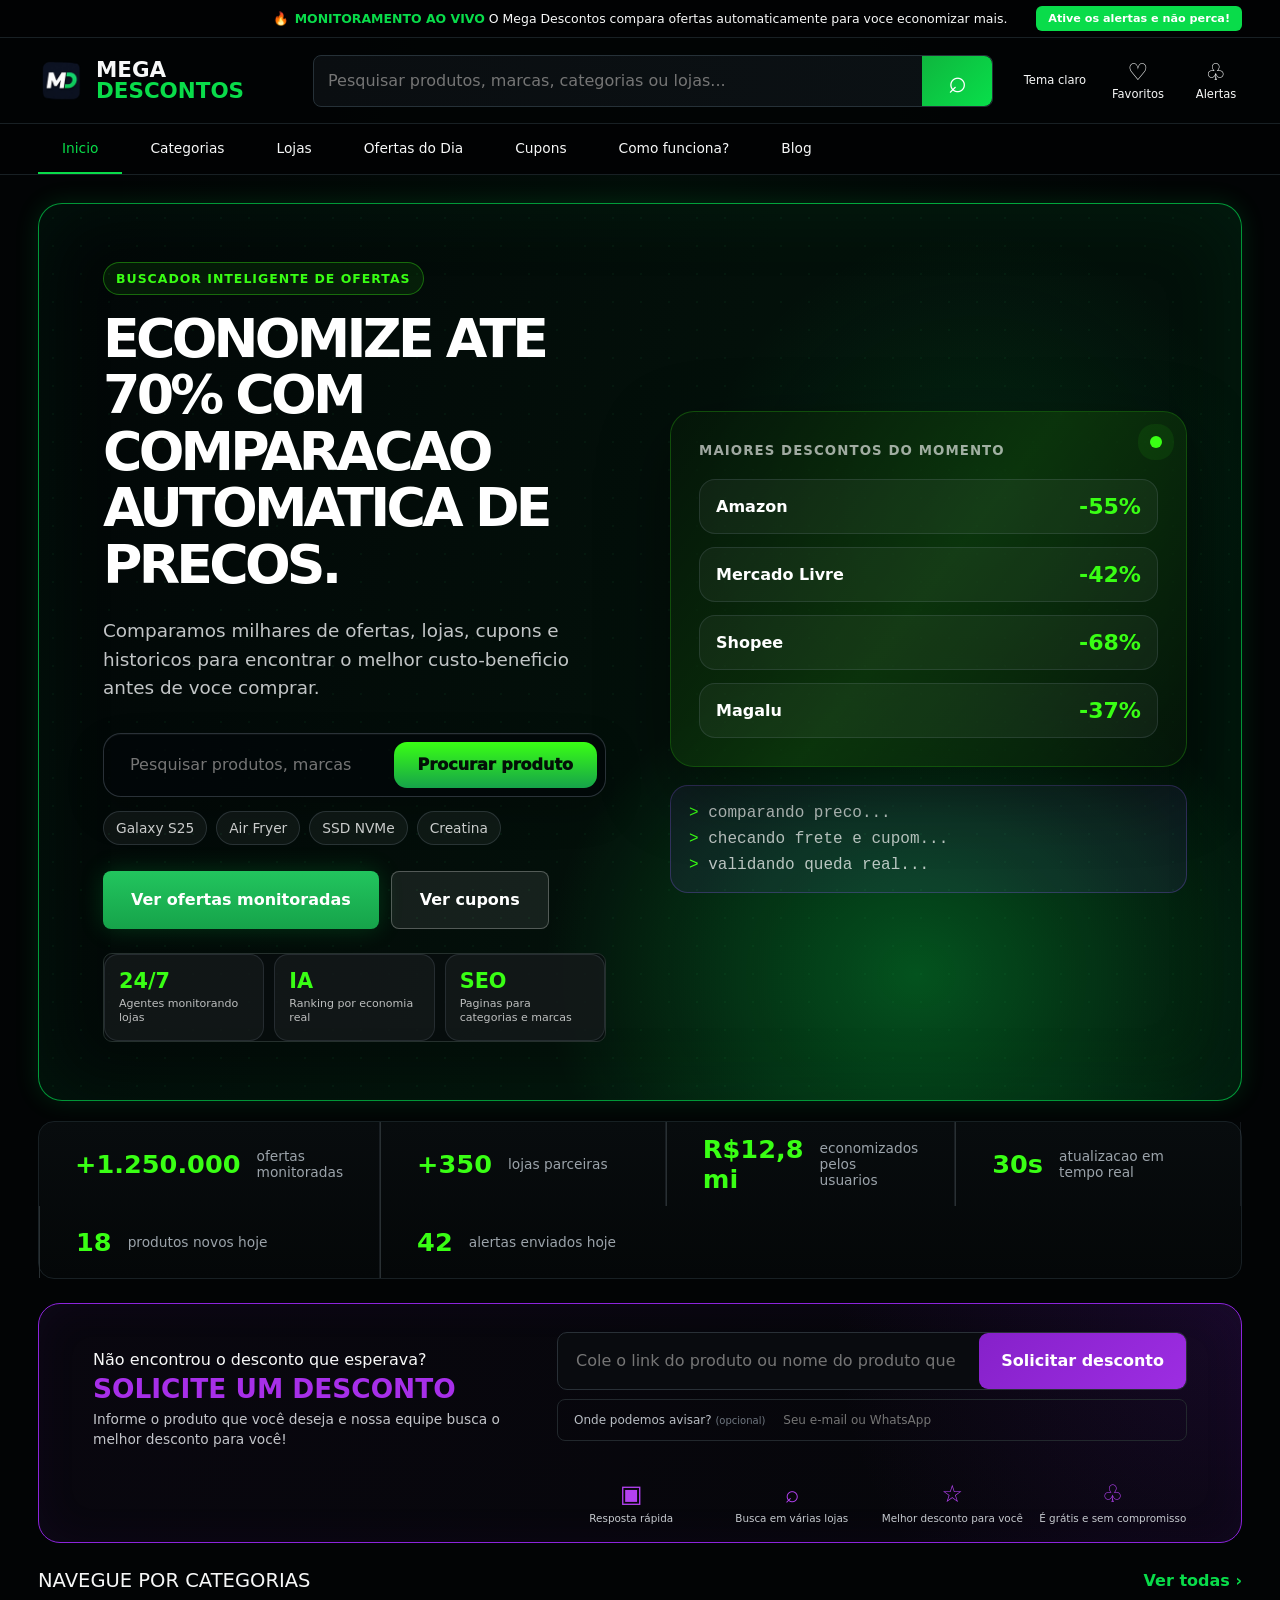
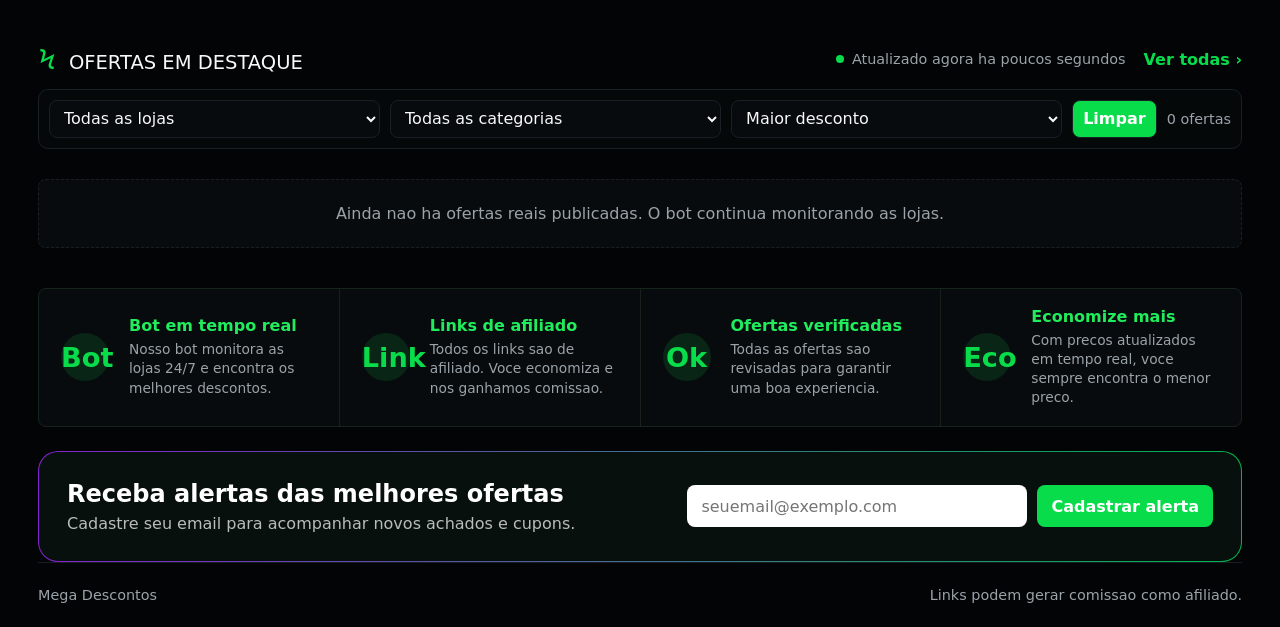
==== commit 6d505fc0: "Reposition homepage as smart offer search" ====
--- a/Afiliado/frontend/index.html
+++ b/Afiliado/frontend/index.html
@@ -12,7 +12,7 @@
   </head>
   <body>
     <div class="notice-bar">
-      <span class="notice-text"><strong>OFERTAS RELÂMPAGO!</strong> Os melhores descontos em tempo real para você economizar mais!</span>
+      <span class="notice-text"><strong>MONITORAMENTO AO VIVO</strong> O Mega Descontos compara ofertas automaticamente para voce economizar mais.</span>
       <div class="notice-links">
         <a class="signup-link" href="#newsletter">Ative os alertas e não perca!</a>
       </div>
@@ -28,7 +28,7 @@
       </a>
 
       <form class="search-panel" id="searchForm">
-        <input id="searchInput" type="search" placeholder="Buscar produtos, lojas, categorias...">
+        <input id="searchInput" type="search" placeholder="Pesquisar produtos, marcas, categorias ou lojas...">
         <button type="submit" aria-label="Buscar">Buscar</button>
       </form>
 
@@ -50,48 +50,58 @@
     </nav>
 
     <main>
-      <section class="hero">
-        <button class="hero-arrow left" aria-label="Oferta anterior">&lsaquo;</button>
+      <section class="hero smart-hero">
         <div class="hero-copy">
-          <h1>Os melhores descontos das <span>melhores lojas!</span></h1>
-          <p>Ofertas em tempo real, cupons exclusivos e os menores preços para você.</p>
-          <div class="hero-benefits" aria-label="Benefícios">
-            <span>◴ <small>Atualização<br>em tempo real</small></span>
-            <span>☆ <small>Cupons<br>exclusivos</small></span>
-            <span>♢ <small>100% seguro<br>e confiável</small></span>
-            <span>✧ <small>Melhores<br>lojas parceiras</small></span>
+          <span class="hero-kicker">Buscador inteligente de ofertas</span>
+          <h1>Economize ate 70% com comparacao automatica de precos.</h1>
+          <p>Comparamos milhares de ofertas, lojas, cupons e historicos para encontrar o melhor custo-beneficio antes de voce comprar.</p>
+          <form class="hero-search" id="heroSearchForm">
+            <label class="sr-only" for="heroSearchInput">Pesquisar ofertas</label>
+            <input id="heroSearchInput" type="search" autocomplete="off" placeholder="Pesquisar produtos, marcas, categorias, SKU ou EAN...">
+            <button type="submit">Procurar produto</button>
+          </form>
+          <div class="search-suggestions" aria-label="Pesquisas populares">
+            <button type="button" data-search-suggestion="Galaxy S25">Galaxy S25</button>
+            <button type="button" data-search-suggestion="Air Fryer">Air Fryer</button>
+            <button type="button" data-search-suggestion="SSD NVMe">SSD NVMe</button>
+            <button type="button" data-search-suggestion="Creatina">Creatina</button>
           </div>
           <div class="hero-actions">
-            <a class="primary-button" href="#ofertas">ϟ&nbsp; Ver ofertas do dia</a>
-            <a class="secondary-button" href="#bot">▶&nbsp; Como funciona?</a>
-          </div>
-        </div>
-        <div class="hero-visual" aria-hidden="true">
-          <span class="bubble amazon">a</span>
-          <span class="bubble shopee">S</span>
-          <span class="bubble magalu">Magalu</span>
-          <span class="bubble ml">ML</span>
-          <span class="discount-tag tag-one">-40%</span>
-          <span class="discount-tag tag-two">-25%</span>
-          <span class="discount-tag tag-three">-60%</span>
-          <span class="cart-shape"></span>
-          <span class="bag-shape"></span>
-          <span class="percent-shape">%</span>
-        </div>
-        <button class="hero-arrow right" aria-label="Proxima oferta">&rsaquo;</button>
-        <div class="hero-dots" aria-hidden="true">
-          <span class="active"></span>
-          <span></span>
-          <span></span>
-          <span></span>
-        </div>
-      </section>
-
-      <section class="metrics-strip" aria-label="Números do Mega Descontos">
-        <article><strong>↗</strong><span><b>+ 2 MILHÕES</b> de ofertas disponíveis</span></article>
-        <article><strong>✺</strong><span><b>+ 500 LOJAS</b> parceiras</span></article>
-        <article><strong>♔</strong><span><b>DESCONTOS REAIS</b> atualizados 24h</span></article>
-        <article><strong>♧</strong><span><b>ECONOMIZE MAIS</b> com cupons exclusivos</span></article>
+            <a class="primary-button" href="#ofertas">Ver ofertas monitoradas</a>
+            <a class="secondary-button" href="#cupons">Ver cupons</a>
+          </div>
+          <div class="hero-benefits" aria-label="Beneficios">
+            <span><b>24/7</b><small>Agentes monitorando lojas</small></span>
+            <span><b>IA</b><small>Ranking por economia real</small></span>
+            <span><b>SEO</b><small>Paginas para categorias e marcas</small></span>
+          </div>
+        </div>
+        <div class="hero-visual hero-intelligence-panel">
+          <div class="scan-card">
+            <span class="scan-pulse"></span>
+            <small>Maiores descontos do momento</small>
+            <ul>
+              <li><strong>Amazon</strong><b id="heroAmazonDiscount">-55%</b></li>
+              <li><strong>Mercado Livre</strong><b id="heroMlDiscount">-42%</b></li>
+              <li><strong>Shopee</strong><b id="heroShopeeDiscount">-68%</b></li>
+              <li><strong>Magalu</strong><b id="heroMagaluDiscount">-37%</b></li>
+            </ul>
+          </div>
+          <div class="scan-terminal" aria-hidden="true">
+            <span>comparando preco...</span>
+            <span>checando frete e cupom...</span>
+            <span>validando queda real...</span>
+          </div>
+        </div>
+      </section>
+
+      <section class="metrics-strip intelligence-metrics" aria-label="Numeros do Mega Descontos">
+        <article><strong id="metricMonitored">+1.250.000</strong><span>ofertas monitoradas</span></article>
+        <article><strong>+350</strong><span>lojas parceiras</span></article>
+        <article><strong>R$12,8 mi</strong><span>economizados pelos usuarios</span></article>
+        <article><strong>30s</strong><span>atualizacao em tempo real</span></article>
+        <article><strong id="metricToday">0</strong><span>produtos novos hoje</span></article>
+        <article><strong id="metricAlerts">0</strong><span>alertas enviados hoje</span></article>
       </section>
 
       <section class="discount-request" id="solicitar-desconto">
@@ -250,6 +260,6 @@
 
     <script src="data/offers.js"></script>
     <script>window.MegaTheme.init();</script>
-    <script src="app.js?v=20260705-discount-request-1"></script>
+    <script src="app.js?v=20260705-analytics-1"></script>
   </body>
 </html>
--- a/Afiliado/frontend/styles.css
+++ b/Afiliado/frontend/styles.css
@@ -15,16 +15,16 @@
 }
 
 :root[data-theme="dark"] {
-  --bg: #0b1117;
-  --card: #111827;
+  --bg: #020507;
+  --card: #071014;
   --ink: #f8fafc;
-  --muted: #a0aec0;
-  --line: #263241;
-  --soft: #0f172a;
-  --input: #0b1220;
-  --button-soft: #172033;
-  --green: #22c55e;
-  --green-dark: #86efac;
+  --muted: #9aa8b6;
+  --line: rgba(148, 163, 184, 0.18);
+  --soft: #050b10;
+  --input: #070f15;
+  --button-soft: #0c171f;
+  --green: #39ff14;
+  --green-dark: #39ff14;
   --green-soft: #0f2f1e;
   --dark: #05070a;
   --shadow: 0 16px 40px rgba(0, 0, 0, 0.36);
@@ -441,6 +441,249 @@
   background: #22c55e;
 }
 
+.smart-hero {
+  grid-template-columns: minmax(420px, 1.05fr) minmax(360px, 0.95fr);
+  min-height: 520px;
+  margin-top: 22px;
+  border: 1px solid rgba(57, 255, 20, 0.35);
+  border-radius: 24px;
+  background:
+    radial-gradient(circle at 82% 18%, rgba(139, 92, 246, 0.22), transparent 30%),
+    radial-gradient(circle at 18% 82%, rgba(57, 255, 20, 0.18), transparent 34%),
+    linear-gradient(135deg, #03070a 0%, #071014 48%, #06180f 100%);
+  box-shadow: 0 0 0 1px rgba(57, 255, 20, 0.08), 0 30px 90px rgba(0, 0, 0, 0.45);
+}
+
+.smart-hero .hero-copy {
+  padding: 58px 64px;
+}
+
+.hero-kicker {
+  display: inline-flex;
+  align-items: center;
+  gap: 8px;
+  margin-bottom: 16px;
+  border: 1px solid rgba(57, 255, 20, 0.35);
+  border-radius: 999px;
+  background: rgba(57, 255, 20, 0.08);
+  color: #39ff14;
+  font-size: 0.78rem;
+  font-weight: 900;
+  letter-spacing: 0.08em;
+  padding: 8px 12px;
+  text-transform: uppercase;
+}
+
+.smart-hero h1 {
+  max-width: 780px;
+  font-size: clamp(2.65rem, 5vw, 5.4rem);
+  line-height: 0.95;
+  letter-spacing: -0.07em;
+}
+
+.smart-hero p {
+  max-width: 680px;
+  color: rgba(248, 250, 252, 0.78);
+  font-size: 1.16rem;
+}
+
+.hero-search {
+  display: grid;
+  grid-template-columns: 1fr auto;
+  gap: 10px;
+  max-width: 760px;
+  min-height: 64px;
+  margin-top: 30px;
+  border: 1px solid rgba(148, 163, 184, 0.28);
+  border-radius: 18px;
+  background: rgba(2, 6, 9, 0.72);
+  padding: 8px;
+  box-shadow: inset 0 1px 0 rgba(255, 255, 255, 0.04), 0 16px 36px rgba(0, 0, 0, 0.24);
+}
+
+.hero-search input,
+.hero-search button {
+  border: 0;
+  border-radius: 13px;
+}
+
+.hero-search input {
+  min-width: 0;
+  background: transparent;
+  color: #fff;
+  outline: none;
+  padding: 0 18px;
+}
+
+.hero-search button {
+  background: linear-gradient(180deg, #39ff14, #16a34a);
+  color: #031007;
+  cursor: pointer;
+  font-weight: 950;
+  padding: 0 24px;
+}
+
+.search-suggestions {
+  display: flex;
+  flex-wrap: wrap;
+  gap: 9px;
+  margin-top: 14px;
+}
+
+.search-suggestions button {
+  border: 1px solid rgba(148, 163, 184, 0.2);
+  border-radius: 999px;
+  background: rgba(255, 255, 255, 0.05);
+  color: rgba(255, 255, 255, 0.78);
+  cursor: pointer;
+  font-size: 0.86rem;
+  padding: 8px 12px;
+}
+
+.smart-hero .hero-benefits {
+  display: grid;
+  grid-template-columns: repeat(3, minmax(0, 1fr));
+  gap: 10px;
+  max-width: 680px;
+  margin-top: 24px;
+}
+
+.smart-hero .hero-benefits span {
+  display: grid;
+  gap: 4px;
+  border: 1px solid rgba(148, 163, 184, 0.16);
+  border-radius: 14px;
+  background: rgba(255, 255, 255, 0.045);
+  padding: 14px;
+}
+
+.smart-hero .hero-benefits b {
+  color: #39ff14;
+  font-size: 1.3rem;
+}
+
+.smart-hero .hero-benefits small {
+  color: rgba(255, 255, 255, 0.72);
+  line-height: 1.3;
+}
+
+.hero-intelligence-panel {
+  display: grid;
+  align-content: center;
+  gap: 18px;
+  min-height: 420px;
+  padding: 52px 54px 52px 0;
+}
+
+.scan-card {
+  position: relative;
+  overflow: hidden;
+  border: 1px solid rgba(57, 255, 20, 0.28);
+  border-radius: 24px;
+  background: rgba(2, 6, 9, 0.72);
+  padding: 28px;
+  box-shadow: 0 24px 70px rgba(0, 0, 0, 0.42);
+}
+
+.scan-card::before {
+  content: "";
+  position: absolute;
+  inset: -40% -20%;
+  background: linear-gradient(115deg, transparent, rgba(57, 255, 20, 0.16), transparent);
+  transform: rotate(12deg);
+}
+
+.scan-card small,
+.scan-card ul {
+  position: relative;
+  z-index: 1;
+}
+
+.scan-card small {
+  color: rgba(255, 255, 255, 0.62);
+  font-weight: 800;
+  text-transform: uppercase;
+  letter-spacing: 0.08em;
+}
+
+.scan-card ul {
+  display: grid;
+  gap: 13px;
+  margin: 20px 0 0;
+  padding: 0;
+  list-style: none;
+}
+
+.scan-card li {
+  display: flex;
+  align-items: center;
+  justify-content: space-between;
+  border: 1px solid rgba(148, 163, 184, 0.16);
+  border-radius: 16px;
+  background: rgba(255, 255, 255, 0.045);
+  padding: 14px 16px;
+}
+
+.scan-card b {
+  color: #39ff14;
+  font-size: 1.38rem;
+}
+
+.scan-pulse {
+  position: absolute;
+  top: 24px;
+  right: 24px;
+  width: 12px;
+  height: 12px;
+  border-radius: 999px;
+  background: #39ff14;
+  box-shadow: 0 0 0 12px rgba(57, 255, 20, 0.08);
+}
+
+.scan-terminal {
+  display: grid;
+  gap: 8px;
+  border: 1px solid rgba(139, 92, 246, 0.28);
+  border-radius: 18px;
+  background: rgba(139, 92, 246, 0.08);
+  color: rgba(255, 255, 255, 0.72);
+  font-family: ui-monospace, SFMono-Regular, Consolas, monospace;
+  padding: 18px;
+}
+
+.scan-terminal span::before {
+  content: "> ";
+  color: #39ff14;
+}
+
+.intelligence-metrics {
+  grid-template-columns: repeat(6, minmax(0, 1fr));
+  margin-top: 16px;
+  border-color: rgba(57, 255, 20, 0.2);
+  border-radius: 18px;
+  background: rgba(7, 16, 20, 0.9);
+}
+
+.intelligence-metrics article {
+  min-height: 104px;
+  border-right: 1px solid rgba(148, 163, 184, 0.13);
+  padding: 18px;
+}
+
+.intelligence-metrics article:last-child {
+  border-right: 0;
+}
+
+.intelligence-metrics article strong {
+  color: #39ff14;
+  font-size: clamp(1.25rem, 2vw, 1.9rem);
+}
+
+.intelligence-metrics article span {
+  color: var(--muted);
+  font-size: 0.86rem;
+}
+
 .section {
   margin-top: 20px;
 }
@@ -505,6 +748,50 @@
 .category-card strong {
   font-size: 0.82rem;
   font-weight: 700;
+}
+
+.category-card {
+  position: relative;
+  place-items: start;
+  min-height: 154px;
+  overflow: hidden;
+  border-radius: 16px;
+  background:
+    radial-gradient(circle at 85% 10%, rgba(57, 255, 20, 0.12), transparent 36%),
+    linear-gradient(180deg, var(--card), rgba(7, 16, 20, 0.92));
+  padding: 16px;
+  text-align: left;
+}
+
+.category-card::after {
+  content: "";
+  position: absolute;
+  inset: auto 14px 14px;
+  height: 1px;
+  background: linear-gradient(90deg, rgba(57, 255, 20, 0.7), transparent);
+}
+
+.category-card:hover {
+  border-color: rgba(57, 255, 20, 0.55);
+  box-shadow: 0 18px 40px rgba(0, 0, 0, 0.28), 0 0 28px rgba(57, 255, 20, 0.08);
+}
+
+.category-card strong {
+  font-size: 0.96rem;
+  font-weight: 900;
+}
+
+.category-card small,
+.category-card em {
+  display: block;
+  color: var(--muted);
+  font-size: 0.78rem;
+  font-style: normal;
+}
+
+.category-card em {
+  color: var(--green);
+  font-weight: 800;
 }
 
 .store-grid {
@@ -1049,7 +1336,19 @@
   }
 
   .category-grid {
-    grid-template-columns: repeat(4, minmax(0, 1fr));
+    grid-template-columns: repeat(3, minmax(0, 1fr));
+  }
+
+  .smart-hero {
+    grid-template-columns: 1fr;
+  }
+
+  .hero-intelligence-panel {
+    padding: 0 42px 42px;
+  }
+
+  .intelligence-metrics {
+    grid-template-columns: repeat(3, minmax(0, 1fr));
   }
 
   .trust-strip {
@@ -1111,12 +1410,27 @@
     min-height: auto;
   }
 
-  .hero-copy {
+  .hero-copy,
+  .smart-hero .hero-copy {
     padding: 38px 42px 72px;
   }
 
-  .hero-visual {
+  .hero-visual:not(.hero-intelligence-panel) {
     display: none;
+  }
+
+  .hero-search,
+  .smart-hero .hero-benefits {
+    grid-template-columns: 1fr;
+  }
+
+  .hero-intelligence-panel {
+    min-height: auto;
+    padding: 0 18px 28px;
+  }
+
+  .intelligence-metrics {
+    grid-template-columns: repeat(2, minmax(0, 1fr));
   }
 
   .hero-arrow {
@@ -1124,7 +1438,7 @@
   }
 
   .category-grid {
-    grid-template-columns: repeat(3, minmax(0, 1fr));
+    grid-template-columns: repeat(2, minmax(0, 1fr));
   }
 
   .store-grid {
@@ -1149,6 +1463,668 @@
   .trust-strip,
   .newsletter-form {
     grid-template-columns: 1fr;
+  }
+}
+
+/* Página de detalhes da oferta 2026 */
+.product-header-2026 {
+  display: grid;
+  grid-template-columns: 240px minmax(320px, 620px) 1fr;
+  gap: 28px;
+  min-height: 82px;
+  padding: 14px max(30px, calc((100vw - 1500px) / 2 + 30px));
+  background: rgba(2, 6, 9, 0.96);
+}
+
+.product-search {
+  display: grid;
+  grid-template-columns: 1fr 52px;
+  min-height: 46px;
+  border: 1px solid #253039;
+  border-radius: 10px;
+  background: #05090c;
+}
+
+.product-search input,
+.product-search button {
+  border: 0;
+  background: transparent;
+  color: var(--ink);
+}
+
+.product-search input {
+  min-width: 0;
+  outline: none;
+  padding: 0 16px;
+}
+
+.product-search button {
+  cursor: pointer;
+  font-size: 1.5rem;
+}
+
+.product-header-2026 .product-nav {
+  justify-content: flex-end;
+}
+
+.product-header-2026 .product-nav a,
+.product-header-2026 .product-nav button {
+  display: inline-grid;
+  min-height: 46px;
+  place-items: center;
+  border-color: #2a343c;
+  background: #05090c;
+  color: #f5f7f8;
+}
+
+.product-page {
+  width: min(1500px, calc(100% - 60px));
+  margin: 0 auto 60px;
+}
+
+.product-subnav {
+  display: flex;
+  align-items: center;
+  justify-content: space-between;
+  min-height: 58px;
+}
+
+.product-breadcrumb {
+  margin: 0;
+}
+
+.product-breadcrumb strong {
+  color: var(--green);
+}
+
+.product-subnav > div {
+  display: flex;
+  gap: 20px;
+}
+
+.product-subnav button {
+  border: 0;
+  background: transparent;
+  color: #d4dbe0;
+  cursor: pointer;
+  font-weight: 700;
+}
+
+.product-subnav button.active {
+  color: #ff6680;
+}
+
+.product-detail {
+  display: block;
+}
+
+.product-showcase {
+  display: grid;
+  grid-template-columns: minmax(440px, 1fr) minmax(460px, 1.05fr);
+  gap: 20px;
+}
+
+.product-gallery-2026,
+.product-info-2026,
+.product-extra-grid > article {
+  border: 1px solid #24313a;
+  border-radius: 12px;
+  background: linear-gradient(145deg, #071016, #040a0e);
+}
+
+.product-gallery-2026 {
+  padding: 5px;
+}
+
+.product-main-image {
+  position: relative;
+  display: grid;
+  aspect-ratio: 1.48 / 1;
+  place-items: center;
+  overflow: hidden;
+  border-radius: 8px;
+  background: #fff;
+}
+
+.product-main-image > img {
+  width: 100%;
+  height: 100%;
+  object-fit: contain;
+}
+
+.product-main-image .product-discount {
+  top: 18px;
+  left: 18px;
+  z-index: 2;
+  border-radius: 8px;
+  background: #17c953;
+  font-size: 1.15rem;
+}
+
+.flash-offer {
+  position: absolute;
+  z-index: 2;
+  top: 62px;
+  left: 18px;
+  border-radius: 8px;
+  background: #13191d;
+  color: white;
+  font-size: 0.74rem;
+  padding: 8px 12px;
+}
+
+.gallery-arrow {
+  position: absolute;
+  top: 50%;
+  display: grid;
+  width: 44px;
+  height: 44px;
+  place-items: center;
+  border: 0;
+  border-radius: 50%;
+  background: rgba(4, 10, 14, 0.82);
+  color: white;
+  cursor: pointer;
+  font-size: 2rem;
+  transform: translateY(-50%);
+}
+
+.gallery-arrow.previous {
+  left: 16px;
+}
+
+.gallery-arrow.next {
+  right: 16px;
+}
+
+.product-thumbnails {
+  display: flex;
+  gap: 13px;
+  min-height: 90px;
+  overflow-x: auto;
+  padding: 14px 10px 8px;
+}
+
+.product-thumbnails:empty {
+  display: none;
+}
+
+.product-thumbnails button {
+  width: 118px;
+  height: 82px;
+  flex: 0 0 118px;
+  overflow: hidden;
+  border: 2px solid transparent;
+  border-radius: 9px;
+  background: white;
+  cursor: pointer;
+  padding: 0;
+}
+
+.product-thumbnails button.active {
+  border-color: var(--green);
+}
+
+.product-thumbnails img {
+  width: 100%;
+  height: 100%;
+  object-fit: contain;
+}
+
+.product-info-2026 {
+  position: relative;
+  padding: 22px;
+}
+
+.product-heart {
+  position: absolute;
+  top: 20px;
+  right: 20px;
+  display: grid;
+  width: 48px;
+  height: 48px;
+  place-items: center;
+  border: 1px solid #33404a;
+  border-radius: 9px;
+  background: #071016;
+  color: white;
+  cursor: pointer;
+  font-size: 1.8rem;
+}
+
+.product-heart.active {
+  border-color: #7e2637;
+  color: #ff5875;
+}
+
+.product-info-2026 .product-store {
+  display: inline-flex;
+  gap: 7px;
+  align-items: center;
+}
+
+.product-store b {
+  font-size: 0.65rem;
+}
+
+.product-info-2026 h1 {
+  max-width: calc(100% - 62px);
+  margin: 10px 0 8px;
+  font-size: clamp(1.55rem, 2.4vw, 2.2rem);
+  line-height: 1.12;
+}
+
+.product-rating-line {
+  display: flex;
+  gap: 8px;
+  align-items: center;
+  color: #b9c2c9;
+  font-size: 0.82rem;
+}
+
+.product-rating-line > span,
+.product-review-summary > span {
+  color: #ffb300;
+  font-size: 1.2rem;
+  letter-spacing: 2px;
+}
+
+.product-price-card {
+  display: grid;
+  grid-template-columns: 1fr 280px;
+  margin-top: 18px;
+  border: 1px solid #293740;
+  border-radius: 10px;
+  background: linear-gradient(145deg, #081218, #071015);
+  padding: 16px 18px 0;
+}
+
+.product-price-main p {
+  margin: 0;
+  color: #aab5bd;
+  font-size: 0.78rem;
+}
+
+.product-price-main p span {
+  margin-right: 8px;
+  border-radius: 5px;
+  background: #17ba4d;
+  color: white;
+  font-weight: 900;
+  padding: 5px 8px;
+}
+
+.product-price-main > div {
+  display: flex;
+  gap: 14px;
+  align-items: baseline;
+  margin-top: 15px;
+}
+
+.product-price-main strong {
+  color: #1cdc61;
+  font-size: clamp(2.1rem, 3vw, 3rem);
+}
+
+.product-price-main del {
+  color: #9ba6ae;
+}
+
+.product-price-main > b {
+  display: block;
+  margin-top: 6px;
+  color: #20df65;
+  font-size: 0.85rem;
+}
+
+.product-countdown {
+  align-self: center;
+  border: 1px solid #243139;
+  border-radius: 8px;
+  background: rgba(20, 29, 35, 0.7);
+  padding: 10px;
+}
+
+.product-countdown > p {
+  margin: 0 0 7px;
+  color: #b7c0c7;
+  font-size: 0.72rem;
+  text-align: center;
+}
+
+#offerCountdown {
+  display: grid;
+  grid-template-columns: repeat(4, 1fr);
+}
+
+#offerCountdown > span {
+  display: grid;
+  gap: 3px;
+  place-items: center;
+}
+
+#offerCountdown > span + span {
+  border-left: 1px solid #26343d;
+}
+
+#offerCountdown b {
+  color: #21df66;
+  font-size: 1.35rem;
+}
+
+#offerCountdown small {
+  color: #26ce60;
+  font-size: 0.62rem;
+}
+
+#offerCountdown .countdown-ended {
+  grid-column: 1 / -1;
+  color: #bec7ce;
+  font-size: 0.75rem;
+  text-align: center;
+}
+
+#offerCountdown .countdown-long {
+  grid-column: 1 / -1;
+  display: grid;
+  gap: 4px;
+  place-items: center;
+  border: 0;
+}
+
+#offerCountdown .countdown-long b {
+  font-size: 1rem;
+}
+
+.product-benefits {
+  grid-column: 1 / -1;
+  display: grid;
+  grid-template-columns: repeat(4, 1fr);
+  margin-top: 17px;
+  border-top: 1px solid #243139;
+}
+
+.product-benefits > span {
+  display: grid;
+  grid-template-columns: auto 1fr;
+  gap: 0 8px;
+  min-height: 57px;
+  align-content: center;
+  color: #20df65;
+  padding: 8px 12px;
+}
+
+.product-benefits > span + span {
+  border-left: 1px solid #243139;
+}
+
+.product-benefits b,
+.product-benefits small {
+  grid-column: 2;
+}
+
+.product-benefits b {
+  color: #eef2f4;
+  font-size: 0.73rem;
+}
+
+.product-benefits small {
+  color: #9ba7b0;
+  font-size: 0.64rem;
+}
+
+.product-secure {
+  display: flex;
+  gap: 13px;
+  align-items: center;
+  min-height: 60px;
+  margin-top: 10px;
+  border: 1px solid #243139;
+  border-radius: 9px;
+  background: #071016;
+  padding: 9px 16px;
+}
+
+.product-secure > span {
+  color: #1edf64;
+  font-size: 2rem;
+}
+
+.product-secure div {
+  display: grid;
+}
+
+.product-secure small {
+  color: #9ca8b0;
+}
+
+.product-info-2026 .product-buy-button {
+  min-height: 50px;
+  margin-top: 14px;
+  background: linear-gradient(90deg, #13c94e, #15d85a);
+  font-size: 1rem;
+}
+
+.product-store-button {
+  display: grid;
+  min-height: 38px;
+  margin-top: 8px;
+  place-items: center;
+  border: 1px solid #33414a;
+  border-radius: 7px;
+  color: #f1f4f5;
+  font-size: 0.8rem;
+  font-weight: 800;
+}
+
+.product-info-2026 .affiliate-notice {
+  margin: 8px 0 0;
+  text-align: center;
+}
+
+.product-extra-grid {
+  display: grid;
+  grid-template-columns: 1fr 1fr 1.2fr;
+  gap: 14px;
+  margin-top: 18px;
+}
+
+.product-extra-grid > article {
+  min-height: 210px;
+  padding: 20px;
+}
+
+.product-extra-grid h2 {
+  margin: 0 0 15px;
+  font-size: 1rem;
+}
+
+.product-extra-grid p,
+.product-extra-grid li,
+.product-extra-grid dt,
+.product-extra-grid dd {
+  color: #aeb8c0;
+  font-size: 0.78rem;
+  line-height: 1.55;
+}
+
+.product-extra-grid ul {
+  display: grid;
+  gap: 8px;
+  margin: 14px 0 0;
+  padding: 0;
+  list-style: none;
+}
+
+.product-extra-grid li::first-letter {
+  color: #20df65;
+}
+
+.product-extra-grid dl {
+  margin: 0;
+}
+
+.product-extra-grid dl > div {
+  display: flex;
+  justify-content: space-between;
+  gap: 15px;
+  border-bottom: 1px solid #243139;
+  padding: 9px 0;
+}
+
+.product-extra-grid dd {
+  margin: 0;
+  color: #f0f3f4;
+  text-align: right;
+}
+
+.product-review-summary > strong {
+  display: block;
+  margin-top: 22px;
+  color: #f4f7f8;
+  font-size: 3rem;
+  line-height: 1;
+}
+
+.product-review-summary > p {
+  margin: 7px 0;
+}
+
+.rating-progress {
+  height: 8px;
+  margin-top: 15px;
+  overflow: hidden;
+  border-radius: 99px;
+  background: #17232b;
+}
+
+.rating-progress i {
+  display: block;
+  height: 100%;
+  border-radius: inherit;
+  background: #1edb61;
+}
+
+.product-trust-strip {
+  display: grid;
+  grid-template-columns: repeat(4, 1fr);
+  margin-top: 14px;
+  border: 1px solid #18783f;
+  border-radius: 10px;
+  background: linear-gradient(90deg, rgba(8, 50, 29, 0.6), rgba(5, 24, 16, 0.68));
+}
+
+.product-trust-strip > span {
+  display: grid;
+  grid-template-columns: auto 1fr;
+  gap: 1px 12px;
+  min-height: 64px;
+  align-content: center;
+  color: #20df65;
+  padding: 10px 28px;
+}
+
+.product-trust-strip > span + span {
+  border-left: 1px solid rgba(32, 223, 101, 0.12);
+}
+
+.product-trust-strip b,
+.product-trust-strip small {
+  grid-column: 2;
+}
+
+.product-trust-strip b {
+  color: #f2f5f6;
+  font-size: 0.78rem;
+}
+
+.product-trust-strip small {
+  color: #9aa6ae;
+}
+
+@media (max-width: 1100px) {
+  .product-header-2026 {
+    grid-template-columns: 210px 1fr;
+  }
+
+  .product-header-2026 .product-nav {
+    grid-column: 1 / -1;
+  }
+
+  .product-showcase {
+    grid-template-columns: 1fr;
+  }
+
+  .product-extra-grid {
+    grid-template-columns: repeat(2, 1fr);
+  }
+
+  .product-extra-grid > article:last-child {
+    grid-column: 1 / -1;
+  }
+}
+
+@media (max-width: 760px) {
+  .product-header-2026 {
+    display: flex;
+    align-items: stretch;
+  }
+
+  .product-header-2026 .product-nav {
+    align-items: stretch;
+    flex-direction: row;
+  }
+
+  .product-page {
+    width: calc(100% - 24px);
+  }
+
+  .product-subnav {
+    align-items: flex-start;
+    flex-direction: column;
+    gap: 12px;
+    padding: 12px 0;
+  }
+
+  .product-showcase {
+    display: block;
+  }
+
+  .product-info-2026 {
+    margin-top: 12px;
+    padding: 17px;
+  }
+
+  .product-price-card {
+    grid-template-columns: 1fr;
+    gap: 18px;
+  }
+
+  .product-benefits {
+    grid-template-columns: repeat(2, 1fr);
+  }
+
+  .product-benefits > span:nth-child(3) {
+    border-left: 0;
+    border-top: 1px solid #243139;
+  }
+
+  .product-benefits > span:nth-child(4) {
+    border-top: 1px solid #243139;
+  }
+
+  .product-extra-grid,
+  .product-trust-strip {
+    grid-template-columns: 1fr;
+  }
+
+  .product-extra-grid > article:last-child {
+    grid-column: auto;
+  }
+
+  .product-trust-strip > span + span {
+    border-top: 1px solid rgba(32, 223, 101, 0.12);
+    border-left: 0;
   }
 }
 
